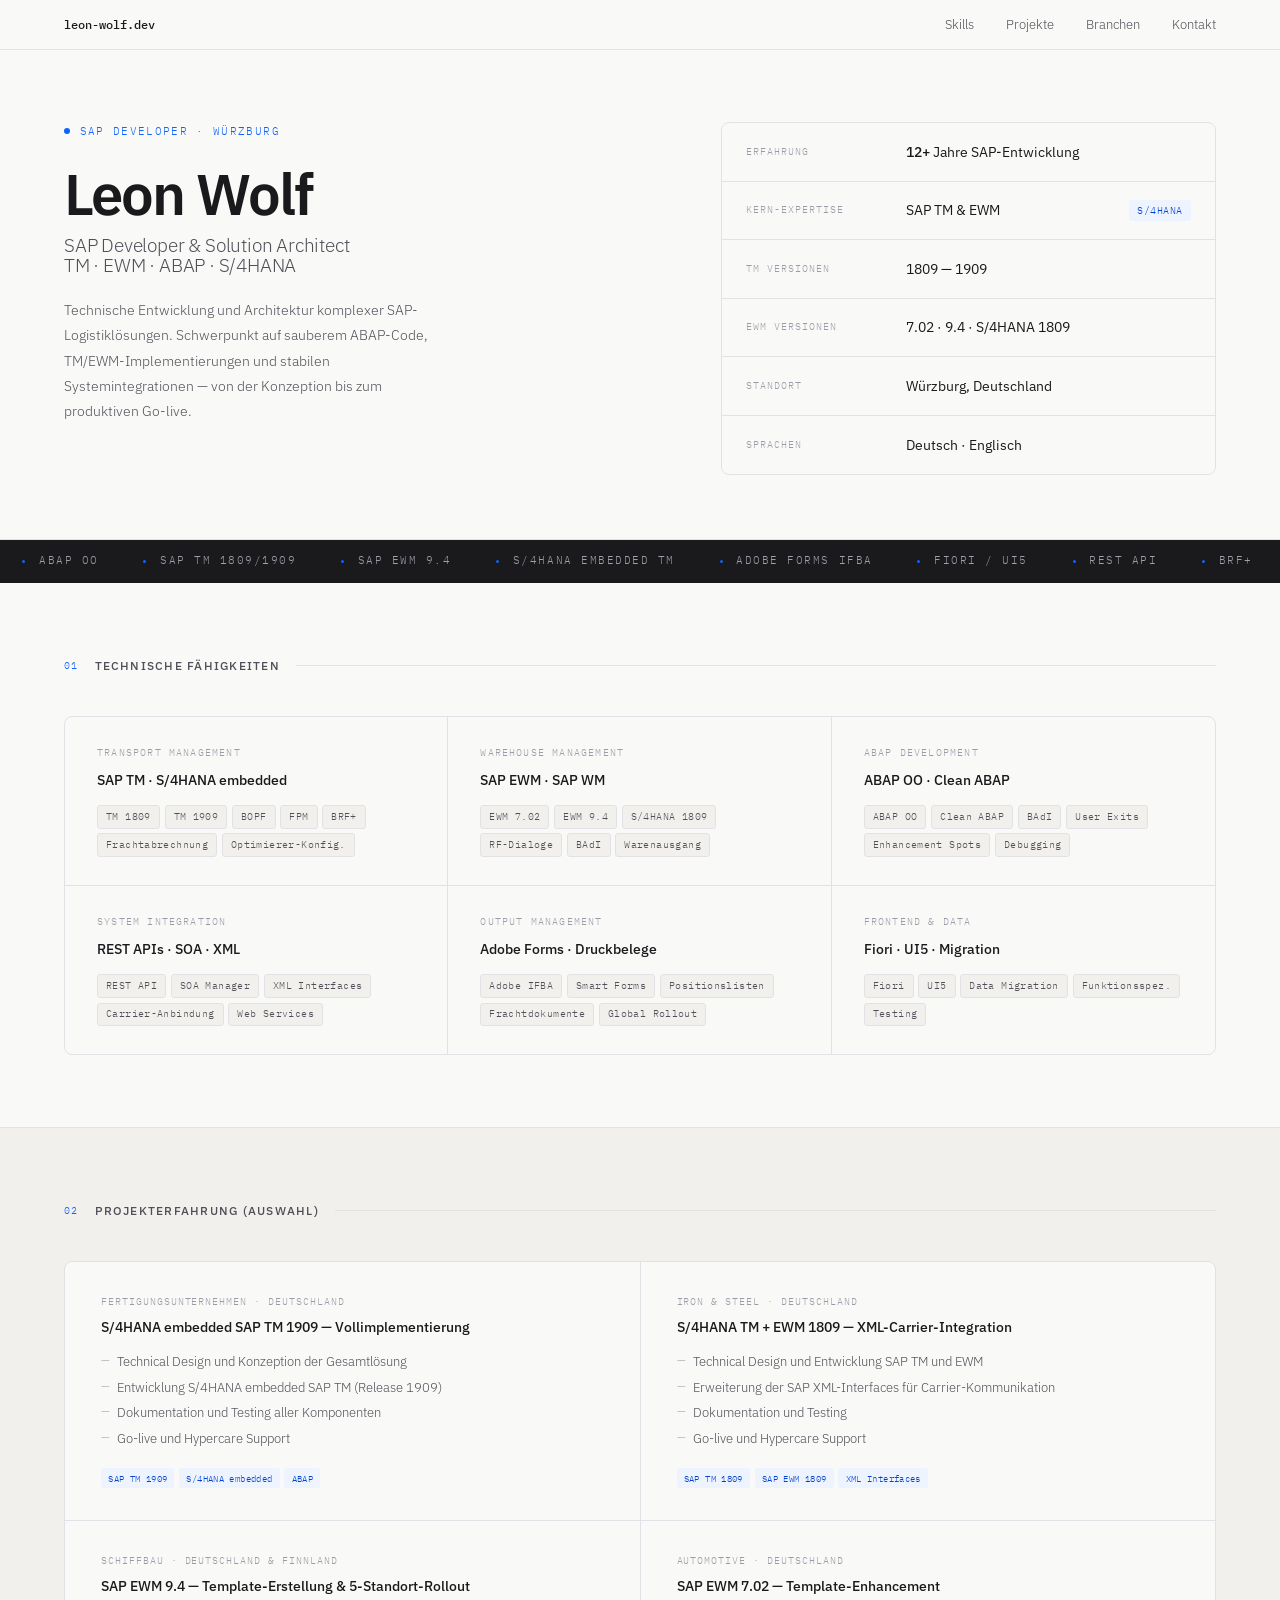
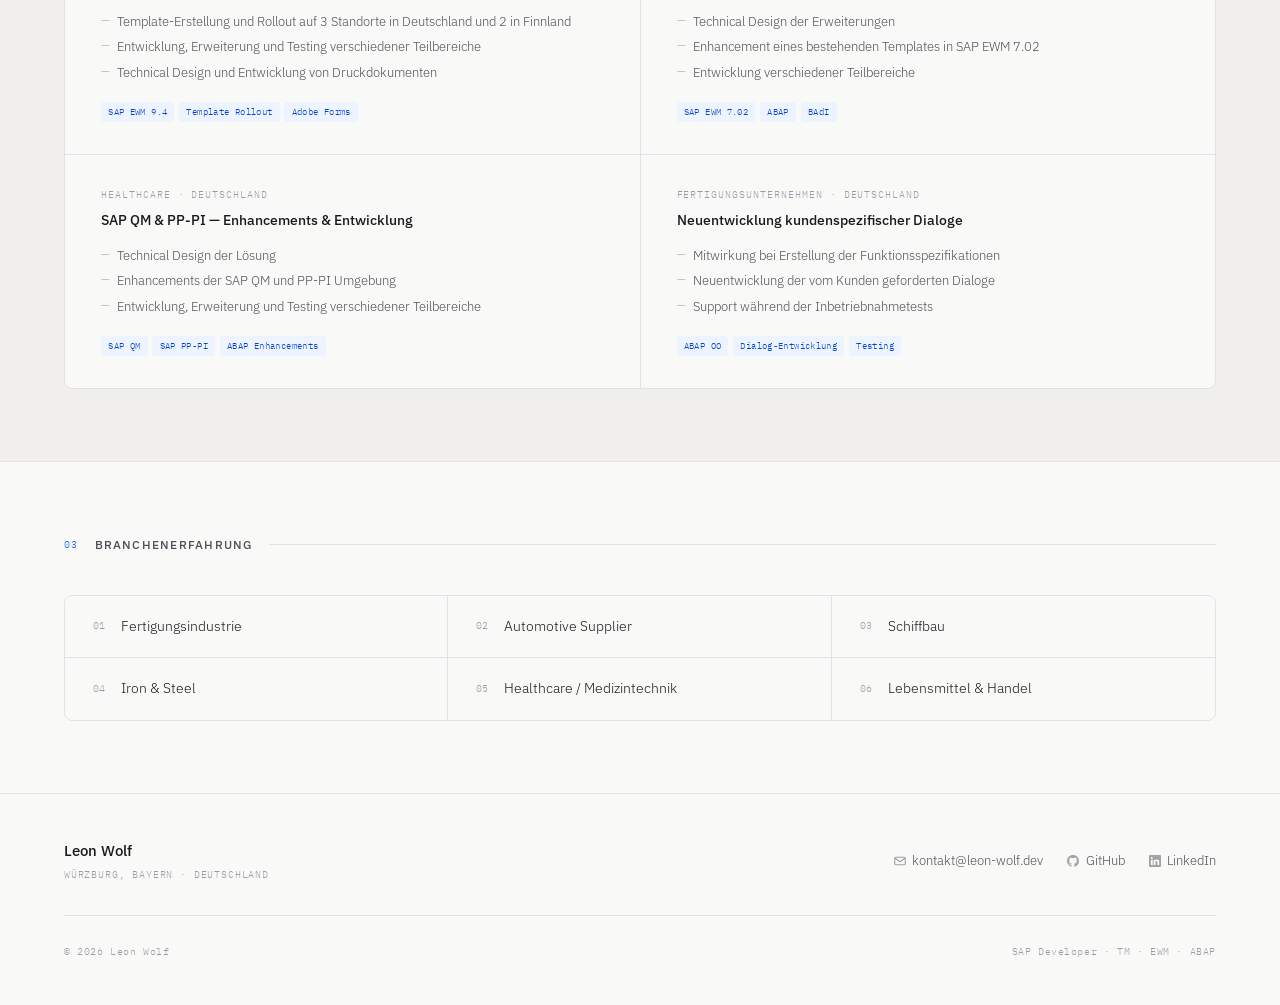
==== index.html @ 6a029d8c "Update print statement from 'Hello' to 'Goodbye'" ====
<!DOCTYPE html>
<html lang="de">
<head>
    <meta charset="UTF-8">
    <meta name="viewport" content="width=device-width, initial-scale=1.0">
    <title>Leon Wolf — SAP Developer</title>
    <link rel="preconnect" href="https://fonts.googleapis.com">
    <link rel="preconnect" href="https://fonts.gstatic.com" crossorigin>
    <link href="https://fonts.googleapis.com/css2?family=IBM+Plex+Sans:ital,wght@0,300;0,400;0,500;0,600;1,300;1,400&family=IBM+Plex+Mono:wght@400;500&display=swap" rel="stylesheet">
    <style>
        :root {
            --bg:        #F9F9F7;
            --bg-2:      #F1F0EC;
            --bg-3:      #E6E4DE;
            --ink:       #1A1A1D;
            --ink-2:     #4F4F58;
            --ink-3:     #9C9CA8;
            --accent:    #0F62FE;
            --accent-bg: #EDF3FF;
            --accent-dk: #0043CE;
            --line:      #E2E2E6;
            --sans:      'IBM Plex Sans', system-ui, sans-serif;
            --mono:      'IBM Plex Mono', 'Courier New', monospace;
        }

        *, *::before, *::after { box-sizing: border-box; margin: 0; padding: 0; }
        html { scroll-behavior: smooth; }

        body {
            background: var(--bg);
            color: var(--ink);
            font-family: var(--sans);
            font-weight: 300;
            font-size: 15px;
            line-height: 1.65;
            overflow-x: hidden;
        }

        /* NAV */
        header {
            position: sticky; top: 0; z-index: 100;
            background: rgba(249,249,247,0.94);
            backdrop-filter: blur(12px);
            border-bottom: 1px solid var(--line);
            padding: 0 5vw; height: 50px;
            display: flex; align-items: center; justify-content: space-between;
        }
        .nav-name { font-family: var(--mono); font-size: 0.78rem; font-weight: 500; color: var(--ink); }
        .nav-links { display: flex; gap: 2rem; list-style: none; }
        .nav-links a { font-size: 0.8rem; color: var(--ink-2); text-decoration: none; transition: color 0.15s; }
        .nav-links a:hover { color: var(--accent); }

        /* HERO */
        .hero {
            padding: 4.5rem 5vw 4rem;
            border-bottom: 1px solid var(--line);
            display: grid;
            grid-template-columns: 1.2fr 1fr;
            gap: 4rem; align-items: start;
        }
        .hero-kicker {
            font-family: var(--mono); font-size: 0.7rem;
            letter-spacing: 0.12em; text-transform: uppercase;
            color: var(--accent); margin-bottom: 1.5rem;
            display: flex; align-items: center; gap: 0.6rem;
        }
        .hero-kicker::before {
            content: ''; display: inline-block;
            width: 6px; height: 6px; border-radius: 50%; background: var(--accent);
        }
        h1 {
            font-size: clamp(2.6rem, 4.5vw, 3.8rem);
            font-weight: 600; line-height: 1.05;
            letter-spacing: -0.035em; color: var(--ink); margin-bottom: 1.4rem;
        }
        h1 .role {
            display: block;
            font-size: clamp(1rem, 1.6vw, 1.2rem);
            font-weight: 300; letter-spacing: -0.01em;
            color: var(--ink-2); margin-top: 0.6rem;
        }
        .hero-intro {
            font-size: 0.9rem; color: var(--ink-2);
            line-height: 1.75; max-width: 46ch;
        }

        /* HERO STATS TABLE */
        .hero-right {
            display: flex; flex-direction: column;
            border: 1px solid var(--line); border-radius: 8px;
            overflow: hidden; background: var(--bg);
        }
        .stat-row {
            display: flex; align-items: center;
            padding: 1.1rem 1.5rem;
            border-bottom: 1px solid var(--line); gap: 1rem;
        }
        .stat-row:last-child { border-bottom: none; }
        .stat-key {
            font-family: var(--mono); font-size: 0.62rem;
            letter-spacing: 0.1em; text-transform: uppercase;
            color: var(--ink-3); width: 9rem; flex-shrink: 0;
        }
        .stat-val { font-size: 0.85rem; color: var(--ink); font-weight: 400; }
        .stat-val strong { font-weight: 500; }
        .stat-badge {
            margin-left: auto;
            font-family: var(--mono); font-size: 0.6rem; letter-spacing: 0.06em;
            background: var(--accent-bg); color: var(--accent-dk);
            padding: 0.15rem 0.5rem; border-radius: 3px;
        }

        /* MARQUEE */
        .marquee-outer { background: var(--ink); overflow: hidden; padding: 0.8rem 0; }
        .marquee-inner { display: flex; width: max-content; }
        .marquee-inner.running { animation: scroll-m linear infinite; }
        @keyframes scroll-m { from { transform: translateX(0); } to { transform: translateX(var(--ms)); } }
        .marquee-set { display: flex; align-items: center; flex-shrink: 0; }
        .marquee-item {
            display: flex; align-items: center; gap: 0.85rem;
            padding: 0 1.4rem; font-family: var(--mono);
            font-size: 0.68rem; letter-spacing: 0.14em;
            text-transform: uppercase; color: #9F9FAD;
            white-space: nowrap; user-select: none;
        }
        .marquee-dot { width: 3px; height: 3px; border-radius: 50%; background: var(--accent); flex-shrink: 0; }

        /* SECTIONS */
        .section { padding: 4.5rem 5vw; }
        .section + .section { border-top: 1px solid var(--line); }
        .sec-hd { display: flex; align-items: center; gap: 1rem; margin-bottom: 2.5rem; }
        .sec-num { font-family: var(--mono); font-size: 0.65rem; letter-spacing: 0.12em; color: var(--accent); }
        .sec-title { font-size: 0.78rem; font-weight: 500; letter-spacing: 0.1em; text-transform: uppercase; color: var(--ink-2); }
        .sec-line { flex: 1; height: 1px; background: var(--line); }

        /* SKILL GRID */
        .skill-grid {
            display: grid; grid-template-columns: repeat(3, 1fr);
            gap: 0; border: 1px solid var(--line); border-radius: 8px; overflow: hidden;
        }
        .skill-card {
            padding: 1.75rem 2rem;
            border-right: 1px solid var(--line); border-bottom: 1px solid var(--line);
            transition: background 0.2s;
        }
        .skill-card:nth-child(3n) { border-right: none; }
        .skill-card:nth-last-child(-n+3) { border-bottom: none; }
        .skill-card:hover { background: var(--bg-2); }
        .sk-area { font-family: var(--mono); font-size: 0.62rem; letter-spacing: 0.12em; text-transform: uppercase; color: var(--ink-3); margin-bottom: 0.6rem; }
        .sk-title { font-size: 0.88rem; font-weight: 500; color: var(--ink); margin-bottom: 1rem; line-height: 1.3; }
        .pill-row { display: flex; flex-wrap: wrap; gap: 0.3rem; }
        .pill {
            font-family: var(--mono); font-size: 0.6rem; letter-spacing: 0.04em;
            background: var(--bg-2); color: var(--ink-2);
            padding: 0.18rem 0.5rem; border-radius: 3px; border: 1px solid var(--line);
        }

        /* PROJECTS */
        .projects-bg { background: var(--bg-2); }
        .projects-grid {
            display: grid; grid-template-columns: 1fr 1fr;
            gap: 1px; background: var(--line);
            border: 1px solid var(--line); border-radius: 8px; overflow: hidden;
        }
        .proj-card { background: var(--bg); padding: 2rem 2.25rem; transition: background 0.2s; }
        .proj-card:hover { background: var(--bg-2); }
        .proj-company {
            font-family: var(--mono); font-size: 0.6rem;
            letter-spacing: 0.1em; text-transform: uppercase;
            color: var(--ink-3); margin-bottom: 0.45rem;
        }
        .proj-title { font-size: 0.9rem; font-weight: 500; color: var(--ink); margin-bottom: 1rem; line-height: 1.35; }
        .proj-tasks { list-style: none; display: flex; flex-direction: column; gap: 0.4rem; margin-bottom: 1.25rem; }
        .proj-tasks li { font-size: 0.8rem; color: var(--ink-2); padding-left: 1rem; position: relative; line-height: 1.5; }
        .proj-tasks li::before { content: '—'; position: absolute; left: 0; color: var(--ink-3); font-size: 0.7rem; }
        .proj-pills { display: flex; flex-wrap: wrap; gap: 0.3rem; }
        .proj-pill {
            font-family: var(--mono); font-size: 0.58rem; letter-spacing: 0.04em;
            background: var(--accent-bg); color: var(--accent-dk);
            padding: 0.15rem 0.45rem; border-radius: 3px;
        }

        /* INDUSTRIES */
        .ind-row {
            display: grid; grid-template-columns: repeat(3, 1fr);
            gap: 0; border: 1px solid var(--line); border-radius: 8px; overflow: hidden;
        }
        .ind-cell {
            display: flex; align-items: center; gap: 1rem;
            padding: 1.2rem 1.75rem;
            border-right: 1px solid var(--line); border-bottom: 1px solid var(--line);
            transition: background 0.2s;
        }
        .ind-cell:nth-child(3n) { border-right: none; }
        .ind-cell:nth-last-child(-n+3) { border-bottom: none; }
        .ind-cell:hover { background: var(--bg-2); }
        .ind-num { font-family: var(--mono); font-size: 0.62rem; color: var(--ink-3); }
        .ind-name { font-size: 0.88rem; color: var(--ink); }

        /* FOOTER */
        footer {
            padding: 2.75rem 5vw; border-top: 1px solid var(--line);
            display: grid; grid-template-columns: 1fr auto; align-items: center; gap: 2rem;
        }
        .ft-name { font-size: 0.95rem; font-weight: 500; color: var(--ink); }
        .ft-loc { font-family: var(--mono); font-size: 0.65rem; letter-spacing: 0.08em; text-transform: uppercase; color: var(--ink-3); margin-top: 0.2rem; }
        .ft-links { display: flex; gap: 1.5rem; }
        .ft-links a { font-size: 0.8rem; color: var(--ink-2); text-decoration: none; display: flex; align-items: center; gap: 0.4rem; transition: color 0.15s; }
        .ft-links a:hover { color: var(--accent); }
        .ft-links svg { width: 12px; height: 12px; opacity: 0.5; }
        .ft-bottom {
            grid-column: 1/-1; padding-top: 1.75rem; border-top: 1px solid var(--line);
            display: flex; justify-content: space-between;
            font-family: var(--mono); font-size: 0.62rem; letter-spacing: 0.06em; color: var(--ink-3);
        }

        /* RESPONSIVE */
        @media (max-width: 960px) {
            .hero { grid-template-columns: 1fr; gap: 2.5rem; }
            .skill-grid { grid-template-columns: 1fr 1fr; }
            .skill-card:nth-child(3n) { border-right: 1px solid var(--line); }
            .skill-card:nth-child(2n) { border-right: none; }
            .skill-card:nth-last-child(-n+3) { border-bottom: 1px solid var(--line); }
            .skill-card:nth-last-child(-n+2) { border-bottom: none; }
            .projects-grid { grid-template-columns: 1fr; }
            .ind-row { grid-template-columns: 1fr 1fr; }
            .ind-cell:nth-child(3n) { border-right: 1px solid var(--line); }
            .ind-cell:nth-child(2n) { border-right: none; }
            .ind-cell:nth-last-child(-n+3) { border-bottom: 1px solid var(--line); }
            .ind-cell:nth-last-child(-n+2) { border-bottom: none; }
            footer { grid-template-columns: 1fr; }
            .ft-links { flex-wrap: wrap; }
        }
        @media (max-width: 600px) {
            .nav-links { display: none; }
            .skill-grid { grid-template-columns: 1fr; }
            .skill-card { border-right: none !important; border-bottom: 1px solid var(--line) !important; }
            .skill-card:last-child { border-bottom: none !important; }
            .ind-row { grid-template-columns: 1fr; }
            .ind-cell { border-right: none !important; border-bottom: 1px solid var(--line) !important; }
            .ind-cell:last-child { border-bottom: none !important; }
        }

        [data-r] { opacity: 0; transform: translateY(14px); }
        [data-r].on { animation: ru 0.55s cubic-bezier(0.22,1,0.36,1) forwards; }
        @keyframes ru { to { opacity:1; transform:none; } }
    </style>
</head>
<body>

<header>
    <span class="nav-name">leon-wolf.dev</span>
    <ul class="nav-links">
        <li><a href="#skills">Skills</a></li>
        <li><a href="#projekte">Projekte</a></li>
        <li><a href="#branchen">Branchen</a></li>
        <li><a href="mailto:kontakt@leon-wolf.dev">Kontakt</a></li>
    </ul>
</header>

<section class="hero" data-r>
    <div>
        <div class="hero-kicker">SAP Developer · Würzburg</div>
        <h1>
            Leon Wolf
            <span class="role">SAP Developer &amp; Solution Architect<br>TM · EWM · ABAP · S/4HANA</span>
        </h1>
        <p class="hero-intro">
            Technische Entwicklung und Architektur komplexer SAP-Logistiklösungen. Schwerpunkt auf sauberem ABAP-Code, TM/EWM-Implementierungen und stabilen Systemintegrationen — von der Konzeption bis zum produktiven Go-live.
        </p>
    </div>

    <div class="hero-right">
        <div class="stat-row">
            <span class="stat-key">Erfahrung</span>
            <span class="stat-val"><strong>12+</strong> Jahre SAP-Entwicklung</span>
        </div>
        <div class="stat-row">
            <span class="stat-key">Kern-Expertise</span>
            <span class="stat-val">SAP TM &amp; EWM</span>
            <span class="stat-badge">S/4HANA</span>
        </div>
        <div class="stat-row">
            <span class="stat-key">TM Versionen</span>
            <span class="stat-val">1809 — 1909</span>
        </div>
        <div class="stat-row">
            <span class="stat-key">EWM Versionen</span>
            <span class="stat-val">7.02 · 9.4 · S/4HANA 1809</span>
        </div>
        <div class="stat-row">
            <span class="stat-key">Standort</span>
            <span class="stat-val">Würzburg, Deutschland</span>
        </div>
        <div class="stat-row">
            <span class="stat-key">Sprachen</span>
            <span class="stat-val">Deutsch · Englisch</span>
        </div>
    </div>
</section>

<div class="marquee-outer" aria-hidden="true">
    <div class="marquee-inner" id="mq">
        <div class="marquee-set" id="mq-set">
            <div class="marquee-item"><span class="marquee-dot"></span>ABAP OO</div>
            <div class="marquee-item"><span class="marquee-dot"></span>SAP TM 1809/1909</div>
            <div class="marquee-item"><span class="marquee-dot"></span>SAP EWM 9.4</div>
            <div class="marquee-item"><span class="marquee-dot"></span>S/4HANA embedded TM</div>
            <div class="marquee-item"><span class="marquee-dot"></span>Adobe Forms IFBA</div>
            <div class="marquee-item"><span class="marquee-dot"></span>Fiori / UI5</div>
            <div class="marquee-item"><span class="marquee-dot"></span>REST API</div>
            <div class="marquee-item"><span class="marquee-dot"></span>BRF+</div>
            <div class="marquee-item"><span class="marquee-dot"></span>BOPF</div>
            <div class="marquee-item"><span class="marquee-dot"></span>FPM</div>
            <div class="marquee-item"><span class="marquee-dot"></span>BAdI</div>
            <div class="marquee-item"><span class="marquee-dot"></span>SOA Manager</div>
            <div class="marquee-item"><span class="marquee-dot"></span>Data Migration</div>
            <div class="marquee-item"><span class="marquee-dot"></span>XML Interfaces</div>
            <div class="marquee-item"><span class="marquee-dot"></span>RF-Dialoge</div>
            <div class="marquee-item"><span class="marquee-dot"></span>Clean ABAP</div>
        </div>
    </div>
</div>

<section class="section" id="skills">
    <div class="sec-hd" data-r>
        <span class="sec-num">01</span>
        <span class="sec-title">Technische Fähigkeiten</span>
        <span class="sec-line"></span>
    </div>
    <div class="skill-grid" data-r>
        <div class="skill-card">
            <div class="sk-area">Transport Management</div>
            <div class="sk-title">SAP TM · S/4HANA embedded</div>
            <div class="pill-row">
                <span class="pill">TM 1809</span><span class="pill">TM 1909</span>
                <span class="pill">BOPF</span><span class="pill">FPM</span><span class="pill">BRF+</span>
                <span class="pill">Frachtabrechnung</span><span class="pill">Optimierer-Konfig.</span>
            </div>
        </div>
        <div class="skill-card">
            <div class="sk-area">Warehouse Management</div>
            <div class="sk-title">SAP EWM · SAP WM</div>
            <div class="pill-row">
                <span class="pill">EWM 7.02</span><span class="pill">EWM 9.4</span>
                <span class="pill">S/4HANA 1809</span><span class="pill">RF-Dialoge</span>
                <span class="pill">BAdI</span><span class="pill">Warenausgang</span>
            </div>
        </div>
        <div class="skill-card">
            <div class="sk-area">ABAP Development</div>
            <div class="sk-title">ABAP OO · Clean ABAP</div>
            <div class="pill-row">
                <span class="pill">ABAP OO</span><span class="pill">Clean ABAP</span>
                <span class="pill">BAdI</span><span class="pill">User Exits</span>
                <span class="pill">Enhancement Spots</span><span class="pill">Debugging</span>
            </div>
        </div>
        <div class="skill-card">
            <div class="sk-area">System Integration</div>
            <div class="sk-title">REST APIs · SOA · XML</div>
            <div class="pill-row">
                <span class="pill">REST API</span><span class="pill">SOA Manager</span>
                <span class="pill">XML Interfaces</span><span class="pill">Carrier-Anbindung</span>
                <span class="pill">Web Services</span>
            </div>
        </div>
        <div class="skill-card">
            <div class="sk-area">Output Management</div>
            <div class="sk-title">Adobe Forms · Druckbelege</div>
            <div class="pill-row">
                <span class="pill">Adobe IFBA</span><span class="pill">Smart Forms</span>
                <span class="pill">Positionslisten</span><span class="pill">Frachtdokumente</span>
                <span class="pill">Global Rollout</span>
            </div>
        </div>
        <div class="skill-card">
            <div class="sk-area">Frontend &amp; Data</div>
            <div class="sk-title">Fiori · UI5 · Migration</div>
            <div class="pill-row">
                <span class="pill">Fiori</span><span class="pill">UI5</span>
                <span class="pill">Data Migration</span><span class="pill">Funktionsspez.</span>
                <span class="pill">Testing</span>
            </div>
        </div>
    </div>
</section>

<section class="section projects-bg" id="projekte">
    <div class="sec-hd" data-r>
        <span class="sec-num">02</span>
        <span class="sec-title">Projekterfahrung (Auswahl)</span>
        <span class="sec-line"></span>
    </div>
    <div class="projects-grid" data-r>

        <div class="proj-card">
            <div class="proj-company">Fertigungsunternehmen · Deutschland</div>
            <div class="proj-title">S/4HANA embedded SAP TM 1909 — Vollimplementierung</div>
            <ul class="proj-tasks">
                <li>Technical Design und Konzeption der Gesamtlösung</li>
                <li>Entwicklung S/4HANA embedded SAP TM (Release 1909)</li>
                <li>Dokumentation und Testing aller Komponenten</li>
                <li>Go-live und Hypercare Support</li>
            </ul>
            <div class="proj-pills">
                <span class="proj-pill">SAP TM 1909</span>
                <span class="proj-pill">S/4HANA embedded</span>
                <span class="proj-pill">ABAP</span>
            </div>
        </div>

        <div class="proj-card">
            <div class="proj-company">Iron &amp; Steel · Deutschland</div>
            <div class="proj-title">S/4HANA TM + EWM 1809 — XML-Carrier-Integration</div>
            <ul class="proj-tasks">
                <li>Technical Design und Entwicklung SAP TM und EWM</li>
                <li>Erweiterung der SAP XML-Interfaces für Carrier-Kommunikation</li>
                <li>Dokumentation und Testing</li>
                <li>Go-live und Hypercare Support</li>
            </ul>
            <div class="proj-pills">
                <span class="proj-pill">SAP TM 1809</span>
                <span class="proj-pill">SAP EWM 1809</span>
                <span class="proj-pill">XML Interfaces</span>
            </div>
        </div>

        <div class="proj-card">
            <div class="proj-company">Schiffbau · Deutschland &amp; Finnland</div>
            <div class="proj-title">SAP EWM 9.4 — Template-Erstellung &amp; 5-Standort-Rollout</div>
            <ul class="proj-tasks">
                <li>Template-Erstellung und Rollout auf 3 Standorte in Deutschland und 2 in Finnland</li>
                <li>Entwicklung, Erweiterung und Testing verschiedener Teilbereiche</li>
                <li>Technical Design und Entwicklung von Druckdokumenten</li>
            </ul>
            <div class="proj-pills">
                <span class="proj-pill">SAP EWM 9.4</span>
                <span class="proj-pill">Template Rollout</span>
                <span class="proj-pill">Adobe Forms</span>
            </div>
        </div>

        <div class="proj-card">
            <div class="proj-company">Automotive · Deutschland</div>
            <div class="proj-title">SAP EWM 7.02 — Template-Enhancement</div>
            <ul class="proj-tasks">
                <li>Technical Design der Erweiterungen</li>
                <li>Enhancement eines bestehenden Templates in SAP EWM 7.02</li>
                <li>Entwicklung verschiedener Teilbereiche</li>
            </ul>
            <div class="proj-pills">
                <span class="proj-pill">SAP EWM 7.02</span>
                <span class="proj-pill">ABAP</span>
                <span class="proj-pill">BAdI</span>
            </div>
        </div>

        <div class="proj-card">
            <div class="proj-company">Healthcare · Deutschland</div>
            <div class="proj-title">SAP QM &amp; PP-PI — Enhancements &amp; Entwicklung</div>
            <ul class="proj-tasks">
                <li>Technical Design der Lösung</li>
                <li>Enhancements der SAP QM und PP-PI Umgebung</li>
                <li>Entwicklung, Erweiterung und Testing verschiedener Teilbereiche</li>
            </ul>
            <div class="proj-pills">
                <span class="proj-pill">SAP QM</span>
                <span class="proj-pill">SAP PP-PI</span>
                <span class="proj-pill">ABAP Enhancements</span>
            </div>
        </div>

        <div class="proj-card">
            <div class="proj-company">Fertigungsunternehmen · Deutschland</div>
            <div class="proj-title">Neuentwicklung kundenspezifischer Dialoge</div>
            <ul class="proj-tasks">
                <li>Mitwirkung bei Erstellung der Funktionsspezifikationen</li>
                <li>Neuentwicklung der vom Kunden geforderten Dialoge</li>
                <li>Support während der Inbetriebnahmetests</li>
            </ul>
            <div class="proj-pills">
                <span class="proj-pill">ABAP OO</span>
                <span class="proj-pill">Dialog-Entwicklung</span>
                <span class="proj-pill">Testing</span>
            </div>
        </div>

    </div>
</section>

<section class="section" id="branchen">
    <div class="sec-hd" data-r>
        <span class="sec-num">03</span>
        <span class="sec-title">Branchenerfahrung</span>
        <span class="sec-line"></span>
    </div>
    <div class="ind-row" data-r>
        <div class="ind-cell"><span class="ind-num">01</span><span class="ind-name">Fertigungsindustrie</span></div>
        <div class="ind-cell"><span class="ind-num">02</span><span class="ind-name">Automotive Supplier</span></div>
        <div class="ind-cell"><span class="ind-num">03</span><span class="ind-name">Schiffbau</span></div>
        <div class="ind-cell"><span class="ind-num">04</span><span class="ind-name">Iron &amp; Steel</span></div>
        <div class="ind-cell"><span class="ind-num">05</span><span class="ind-name">Healthcare / Medizintechnik</span></div>
        <div class="ind-cell"><span class="ind-num">06</span><span class="ind-name">Lebensmittel &amp; Handel</span></div>
    </div>
</section>

<footer>
    <div>
        <div class="ft-name">Leon Wolf</div>
        <div class="ft-loc">Würzburg, Bayern · Deutschland</div>
    </div>
    <div class="ft-links">
        <a href="mailto:kontakt@leon-wolf.dev">
            <svg viewBox="0 0 16 16" fill="none" stroke="currentColor" stroke-width="1.5"><rect x="1" y="3" width="14" height="10" rx="1.5"/><path d="M1 4l7 5 7-5"/></svg>
            kontakt@leon-wolf.dev
        </a>
        <a href="https://github.com/TheWolf56" target="_blank" rel="noopener">
            <svg viewBox="0 0 16 16" fill="currentColor"><path d="M8 0C3.58 0 0 3.58 0 8c0 3.54 2.29 6.53 5.47 7.59.4.07.55-.17.55-.38 0-.19-.01-.82-.01-1.49-2.01.37-2.53-.49-2.69-.94-.09-.23-.48-.94-.82-1.13-.28-.15-.68-.52-.01-.53.63-.01 1.08.58 1.23.82.72 1.21 1.87.87 2.33.66.07-.52.28-.87.51-1.07-1.78-.2-3.64-.89-3.64-3.95 0-.87.31-1.59.82-2.15-.08-.2-.36-1.02.08-2.12 0 0 .67-.21 2.2.82.64-.18 1.32-.27 2-.27.68 0 1.36.09 2 .27 1.53-1.04 2.2-.82 2.2-.82.44 1.1.16 1.92.08 2.12.51.56.82 1.27.82 2.15 0 3.07-1.87 3.75-3.65 3.95.29.25.54.73.54 1.48 0 1.07-.01 1.93-.01 2.2 0 .21.15.46.55.38A8.013 8.013 0 0016 8c0-4.42-3.58-8-8-8z"/></svg>
            GitHub
        </a>
        <a href="https://www.linkedin.com/in/leonwolf1/" target="_blank" rel="noopener">
            <svg viewBox="0 0 16 16" fill="currentColor"><path d="M0 1.146C0 .513.526 0 1.175 0h13.65C15.474 0 16 .513 16 1.146v13.708c0 .633-.526 1.146-1.175 1.146H1.175C.526 16 0 15.487 0 14.854V1.146zm4.943 12.248V6.169H2.542v7.225h2.401zm-1.2-8.212c.837 0 1.358-.554 1.358-1.248-.015-.709-.52-1.248-1.342-1.248-.822 0-1.359.54-1.359 1.248 0 .694.521 1.248 1.327 1.248h.016zm4.908 8.212V9.359c0-.216.016-.432.08-.586.173-.431.568-.878 1.232-.878.869 0 1.216.662 1.216 1.634v3.865h2.401V9.25c0-2.22-1.184-3.252-2.764-3.252-1.274 0-1.845.7-2.165 1.193v.025h-.016a5.54 5.54 0 0 1 .016-.025V6.169h-2.4c.03.678 0 7.225 0 7.225h2.4z"/></svg>
            LinkedIn
        </a>
    </div>
    <div class="ft-bottom">
        <span>© 2026 Leon Wolf</span>
        <span>SAP Developer · TM · EWM · ABAP</span>
    </div>
</footer>

<script>
(function(){
    var inner = document.getElementById('mq');
    var set   = document.getElementById('mq-set');
    if (!inner || !set) return;
    document.fonts.ready.then(function(){
        var w = set.getBoundingClientRect().width;
        var n = Math.ceil((window.innerWidth * 3) / w) + 1;
        for (var i = 0; i < n; i++) inner.appendChild(set.cloneNode(true));
        inner.style.setProperty('--ms', '-' + w + 'px');
        inner.style.animationDuration = (w / 60) + 's';
        inner.classList.add('running');
    });
})();

(function(){
    var els = document.querySelectorAll('[data-r]');
    if (!('IntersectionObserver' in window)){
        els.forEach(function(e){ e.style.opacity=1; e.style.transform='none'; });
        return;
    }
    var obs = new IntersectionObserver(function(entries){
        entries.forEach(function(en){
            if(en.isIntersecting){ en.target.classList.add('on'); obs.unobserve(en.target); }
        });
    }, {threshold: 0.06});
    els.forEach(function(e){ obs.observe(e); });
})();
</script>
</body>
</html>
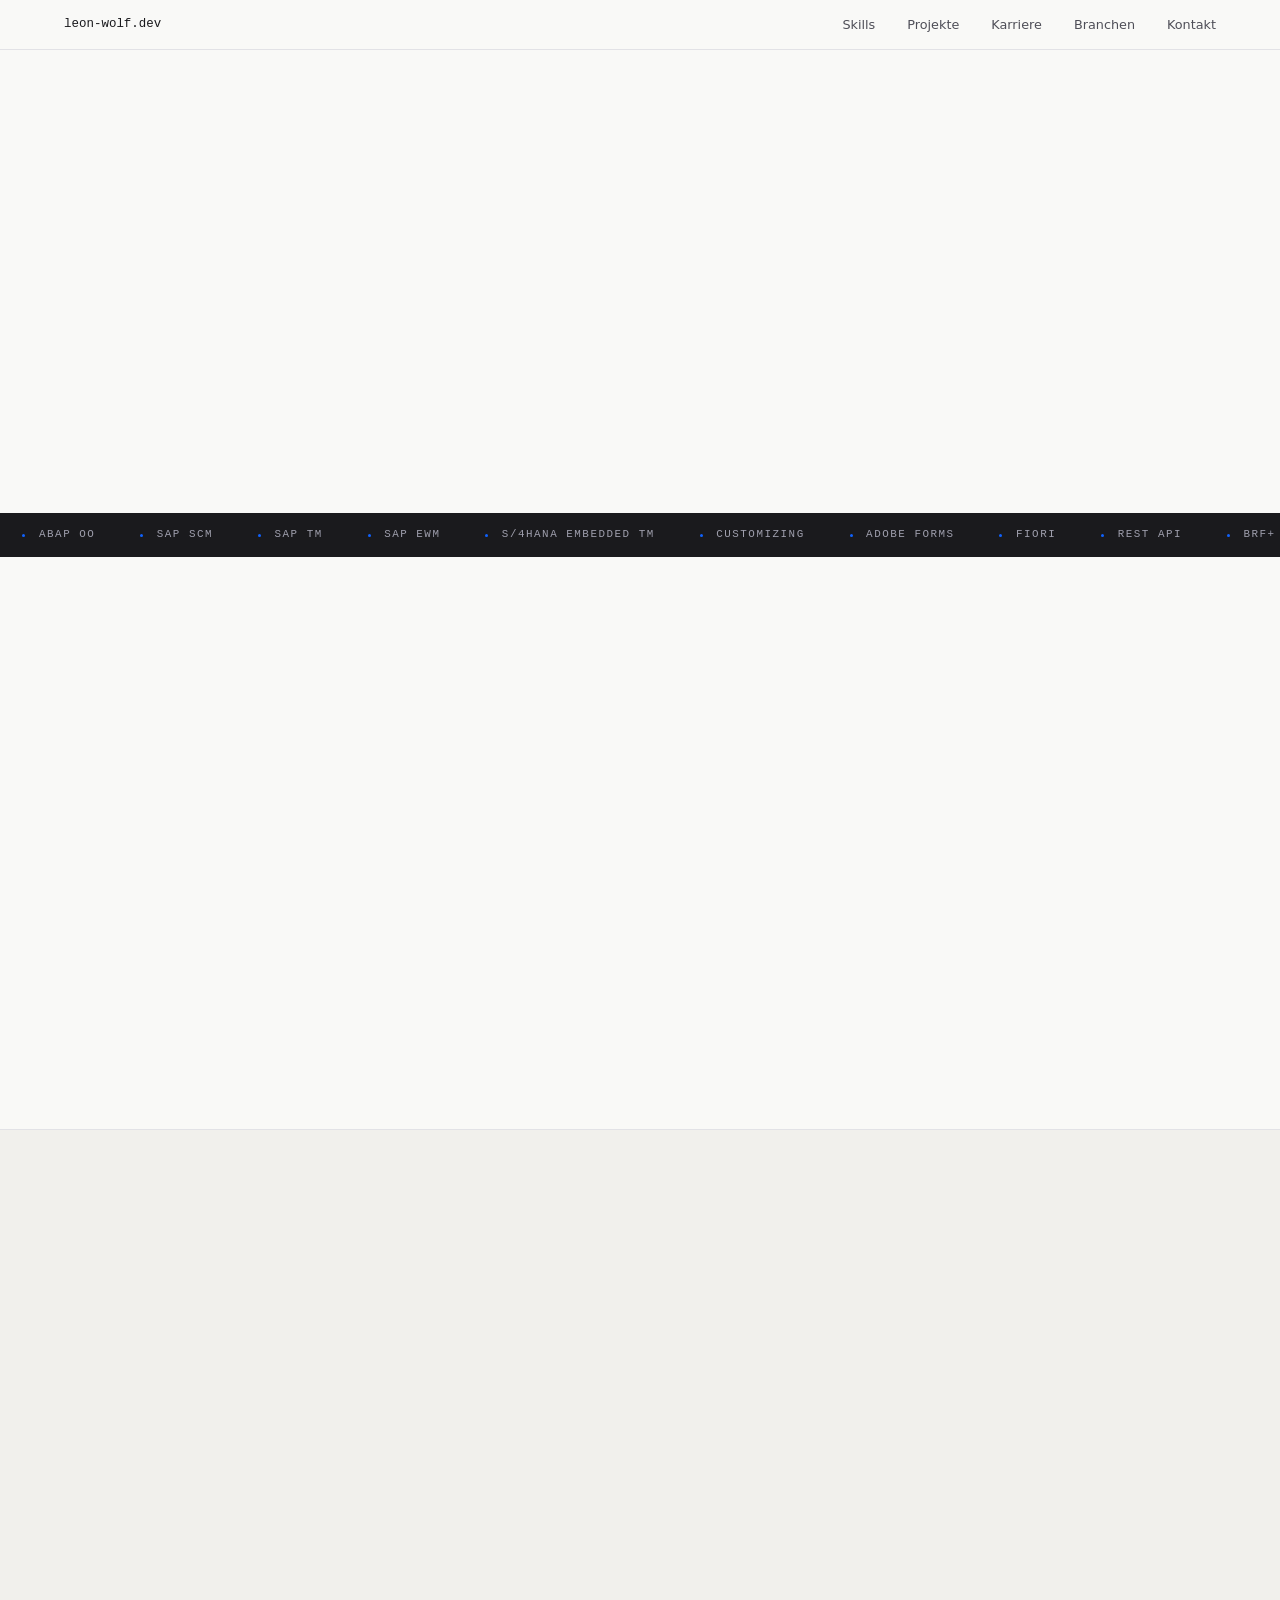
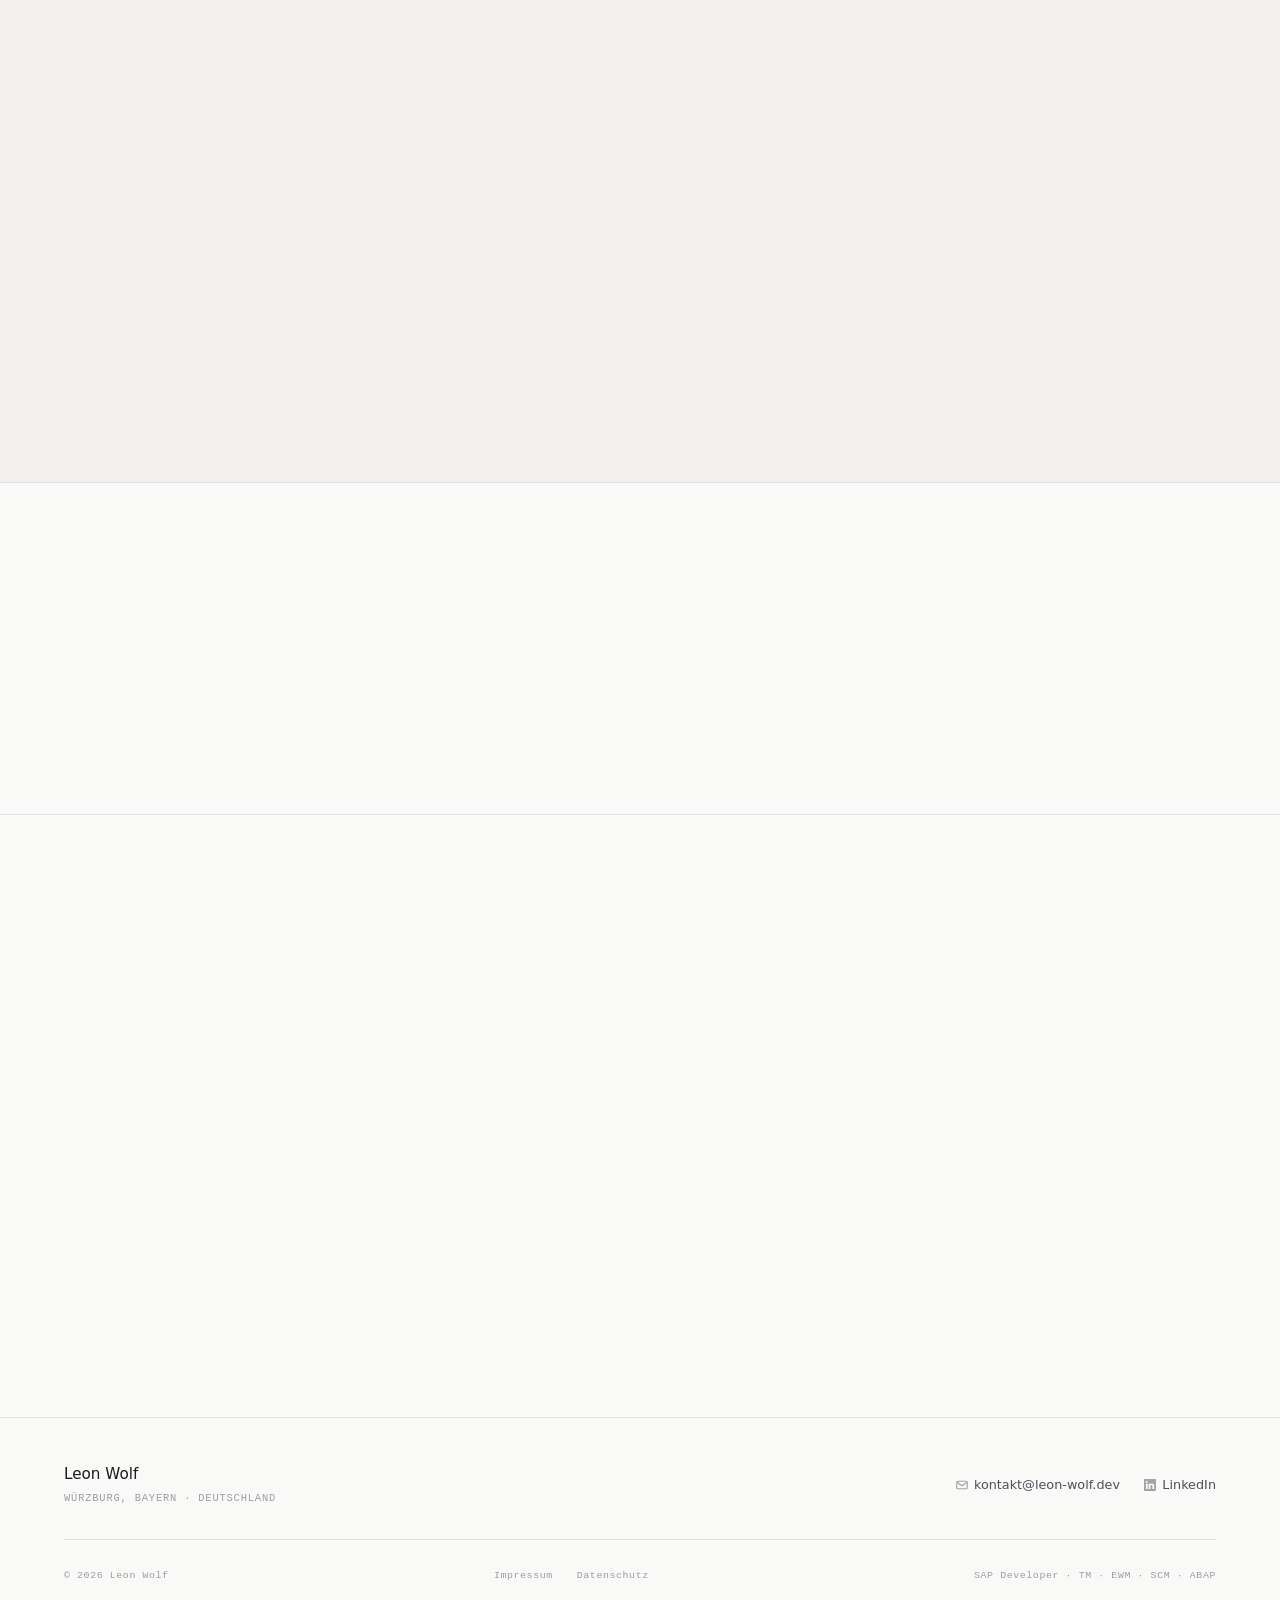
==== commit 16808c85: "Update index.html" ====
--- a/index.html
+++ b/index.html
@@ -4,10 +4,47 @@
     <meta charset="UTF-8">
     <meta name="viewport" content="width=device-width, initial-scale=1.0">
     <title>Leon Wolf — SAP Developer</title>
-    <link rel="preconnect" href="https://fonts.googleapis.com">
-    <link rel="preconnect" href="https://fonts.gstatic.com" crossorigin>
-    <link href="https://fonts.googleapis.com/css2?family=IBM+Plex+Sans:ital,wght@0,300;0,400;0,500;0,600;1,300;1,400&family=IBM+Plex+Mono:wght@400;500&display=swap" rel="stylesheet">
+    <meta name="description" content="Freelance SAP Developer & Solution Architect aus Würzburg. 10+ Jahre Erfahrung in SAP TM, EWM, ABAP und S/4HANA.">
+    <link rel="icon" href="data:image/svg+xml,<svg xmlns=%22http://www.w3.org/2000/svg%22 viewBox=%220 0 100 100%22><text y=%22.9em%22 font-size=%2290%22>💻</text></svg>">
+
     <style>
+        @font-face {
+            font-family: 'IBM Plex Sans';
+            font-style: normal;
+            font-weight: 300;
+            src: url('fonts/ibm-plex-sans-v19-latin-300.woff2') format('woff2');
+        }
+        @font-face {
+            font-family: 'IBM Plex Sans';
+            font-style: normal;
+            font-weight: 400;
+            src: url('fonts/ibm-plex-sans-v19-latin-regular.woff2') format('woff2');
+        }
+        @font-face {
+            font-family: 'IBM Plex Sans';
+            font-style: normal;
+            font-weight: 500;
+            src: url('fonts/ibm-plex-sans-v19-latin-500.woff2') format('woff2');
+        }
+        @font-face {
+            font-family: 'IBM Plex Sans';
+            font-style: normal;
+            font-weight: 600;
+            src: url('fonts/ibm-plex-sans-v19-latin-600.woff2') format('woff2');
+        }
+        @font-face {
+            font-family: 'IBM Plex Mono';
+            font-style: normal;
+            font-weight: 400;
+            src: url('fonts/ibm-plex-mono-v19-latin-regular.woff2') format('woff2');
+        }
+        @font-face {
+            font-family: 'IBM Plex Mono';
+            font-style: normal;
+            font-weight: 500;
+            src: url('fonts/ibm-plex-mono-v19-latin-500.woff2') format('woff2');
+        }
+
         :root {
             --bg:        #F9F9F7;
             --bg-2:      #F1F0EC;
@@ -24,7 +61,7 @@
         }
 
         *, *::before, *::after { box-sizing: border-box; margin: 0; padding: 0; }
-        html { scroll-behavior: smooth; }
+        html { scroll-behavior: smooth; scroll-padding-top: 80px; }
 
         body {
             background: var(--bg);
@@ -197,6 +234,62 @@
         .ind-num { font-family: var(--mono); font-size: 0.62rem; color: var(--ink-3); }
         .ind-name { font-size: 0.88rem; color: var(--ink); }
 
+        /* CAREER */
+        .career-list {
+            display: flex;
+            flex-direction: column;
+            gap: 0;
+            border: 1px solid var(--line);
+            border-radius: 8px;
+            overflow: hidden;
+        }
+        .career-item {
+            display: grid;
+            grid-template-columns: 14rem 1fr;
+            gap: 0;
+            border-bottom: 1px solid var(--line);
+            transition: background 0.2s;
+        }
+        .career-item:last-child { border-bottom: none; }
+        .career-item:hover { background: var(--bg-2); }
+        .career-left {
+            padding: 1.6rem 2rem;
+            border-right: 1px solid var(--line);
+            background: var(--bg-2);
+        }
+        .career-period {
+            font-family: var(--mono);
+            font-size: 0.62rem;
+            letter-spacing: 0.08em;
+            color: var(--ink-3);
+            margin-bottom: 0.3rem;
+        }
+        .career-duration {
+            font-family: var(--mono);
+            font-size: 0.68rem;
+            font-weight: 500;
+            color: var(--accent);
+        }
+        .career-right {
+            padding: 1.6rem 2rem;
+        }
+        .career-role {
+            font-size: 0.9rem;
+            font-weight: 500;
+            color: var(--ink);
+            margin-bottom: 0.25rem;
+        }
+        .career-company {
+            font-size: 0.8rem;
+            color: var(--ink-2);
+            margin-bottom: 0.7rem;
+        }
+        .career-note {
+            font-size: 0.75rem;
+            color: var(--ink-3);
+            font-style: italic;
+        }
+
         /* FOOTER */
         footer {
             padding: 2.75rem 5vw; border-top: 1px solid var(--line);
@@ -210,9 +303,12 @@
         .ft-links svg { width: 12px; height: 12px; opacity: 0.5; }
         .ft-bottom {
             grid-column: 1/-1; padding-top: 1.75rem; border-top: 1px solid var(--line);
-            display: flex; justify-content: space-between;
+            display: flex; flex-wrap: wrap; gap: 1rem; justify-content: space-between;
             font-family: var(--mono); font-size: 0.62rem; letter-spacing: 0.06em; color: var(--ink-3);
         }
+        .ft-bottom a { color: inherit; text-decoration: none; transition: color 0.15s; }
+        .ft-bottom a:hover { color: var(--accent); }
+        .legal-links { display: flex; gap: 1.5rem; }
 
         /* RESPONSIVE */
         @media (max-width: 960px) {
@@ -236,6 +332,8 @@
             .skill-grid { grid-template-columns: 1fr; }
             .skill-card { border-right: none !important; border-bottom: 1px solid var(--line) !important; }
             .skill-card:last-child { border-bottom: none !important; }
+            .career-item { grid-template-columns: 1fr; }
+            .career-left { border-right: none; border-bottom: 1px solid var(--line); }
             .ind-row { grid-template-columns: 1fr; }
             .ind-cell { border-right: none !important; border-bottom: 1px solid var(--line) !important; }
             .ind-cell:last-child { border-bottom: none !important; }
@@ -244,6 +342,19 @@
         [data-r] { opacity: 0; transform: translateY(14px); }
         [data-r].on { animation: ru 0.55s cubic-bezier(0.22,1,0.36,1) forwards; }
         @keyframes ru { to { opacity:1; transform:none; } }
+
+        /* BARRIEREFREIHEIT */
+        @media (prefers-reduced-motion: reduce) {
+            *, *::before, *::after { 
+                animation-duration: 0.01ms !important; 
+                animation-iteration-count: 1 !important; 
+                transition-duration: 0.01ms !important; 
+                scroll-behavior: auto !important; 
+            }
+            .marquee-inner { animation: none !important; }
+            [data-r] { opacity: 1 !important; transform: none !important; }
+            [data-r].on { animation: none !important; }
+        }
     </style>
 </head>
 <body>
@@ -253,6 +364,7 @@
     <ul class="nav-links">
         <li><a href="#skills">Skills</a></li>
         <li><a href="#projekte">Projekte</a></li>
+        <li><a href="#karriere">Karriere</a></li>
         <li><a href="#branchen">Branchen</a></li>
         <li><a href="mailto:kontakt@leon-wolf.dev">Kontakt</a></li>
     </ul>
@@ -263,31 +375,24 @@
         <div class="hero-kicker">SAP Developer · Würzburg</div>
         <h1>
             Leon Wolf
-            <span class="role">SAP Developer &amp; Solution Architect<br>TM · EWM · ABAP · S/4HANA</span>
+            <span class="role">SAP Developer &amp; Solution Architect<br>TM · EWM · ABAP · SCM · S/4HANA</span>
         </h1>
         <p class="hero-intro">
-            Technische Entwicklung und Architektur komplexer SAP-Logistiklösungen. Schwerpunkt auf sauberem ABAP-Code, TM/EWM-Implementierungen und stabilen Systemintegrationen — von der Konzeption bis zum produktiven Go-live.
+            10+ Jahre Entwicklung im SAP Supply Chain Umfeld — von klassischem SAP SCM bis zu aktuellen S/4HANA-Versionen. Schwerpunkte: SAP TM, EWM, sauberes ABAP und stabile Systemintegration. Von System Prototyping und Customizing über Entwicklung bis hin zu Go-live und Hypercare.
         </p>
     </div>
 
     <div class="hero-right">
         <div class="stat-row">
             <span class="stat-key">Erfahrung</span>
-            <span class="stat-val"><strong>12+</strong> Jahre SAP-Entwicklung</span>
+            <span class="stat-val"><strong>10+</strong> Jahre SAP Supply Chain</span>
         </div>
         <div class="stat-row">
             <span class="stat-key">Kern-Expertise</span>
             <span class="stat-val">SAP TM &amp; EWM</span>
             <span class="stat-badge">S/4HANA</span>
         </div>
-        <div class="stat-row">
-            <span class="stat-key">TM Versionen</span>
-            <span class="stat-val">1809 — 1909</span>
-        </div>
-        <div class="stat-row">
-            <span class="stat-key">EWM Versionen</span>
-            <span class="stat-val">7.02 · 9.4 · S/4HANA 1809</span>
-        </div>
+
         <div class="stat-row">
             <span class="stat-key">Standort</span>
             <span class="stat-val">Würzburg, Deutschland</span>
@@ -303,11 +408,13 @@
     <div class="marquee-inner" id="mq">
         <div class="marquee-set" id="mq-set">
             <div class="marquee-item"><span class="marquee-dot"></span>ABAP OO</div>
-            <div class="marquee-item"><span class="marquee-dot"></span>SAP TM 1809/1909</div>
-            <div class="marquee-item"><span class="marquee-dot"></span>SAP EWM 9.4</div>
+            <div class="marquee-item"><span class="marquee-dot"></span>SAP SCM</div>
+            <div class="marquee-item"><span class="marquee-dot"></span>SAP TM</div>
+            <div class="marquee-item"><span class="marquee-dot"></span>SAP EWM</div>
             <div class="marquee-item"><span class="marquee-dot"></span>S/4HANA embedded TM</div>
-            <div class="marquee-item"><span class="marquee-dot"></span>Adobe Forms IFBA</div>
-            <div class="marquee-item"><span class="marquee-dot"></span>Fiori / UI5</div>
+            <div class="marquee-item"><span class="marquee-dot"></span>Customizing</div>
+            <div class="marquee-item"><span class="marquee-dot"></span>Adobe Forms</div>
+            <div class="marquee-item"><span class="marquee-dot"></span>Fiori</div>
             <div class="marquee-item"><span class="marquee-dot"></span>REST API</div>
             <div class="marquee-item"><span class="marquee-dot"></span>BRF+</div>
             <div class="marquee-item"><span class="marquee-dot"></span>BOPF</div>
@@ -333,7 +440,6 @@
             <div class="sk-area">Transport Management</div>
             <div class="sk-title">SAP TM · S/4HANA embedded</div>
             <div class="pill-row">
-                <span class="pill">TM 1809</span><span class="pill">TM 1909</span>
                 <span class="pill">BOPF</span><span class="pill">FPM</span><span class="pill">BRF+</span>
                 <span class="pill">Frachtabrechnung</span><span class="pill">Optimierer-Konfig.</span>
             </div>
@@ -342,16 +448,16 @@
             <div class="sk-area">Warehouse Management</div>
             <div class="sk-title">SAP EWM · SAP WM</div>
             <div class="pill-row">
-                <span class="pill">EWM 7.02</span><span class="pill">EWM 9.4</span>
-                <span class="pill">S/4HANA 1809</span><span class="pill">RF-Dialoge</span>
+                <span class="pill">RF-Dialoge</span>
                 <span class="pill">BAdI</span><span class="pill">Warenausgang</span>
             </div>
         </div>
         <div class="skill-card">
             <div class="sk-area">ABAP Development</div>
-            <div class="sk-title">ABAP OO · Clean ABAP</div>
+            <div class="sk-title">ABAP OO · Customizing · Prototyping</div>
             <div class="pill-row">
                 <span class="pill">ABAP OO</span><span class="pill">Clean ABAP</span>
+                <span class="pill">Customizing</span><span class="pill">System Prototyping</span>
                 <span class="pill">BAdI</span><span class="pill">User Exits</span>
                 <span class="pill">Enhancement Spots</span><span class="pill">Debugging</span>
             </div>
@@ -367,20 +473,22 @@
         </div>
         <div class="skill-card">
             <div class="sk-area">Output Management</div>
-            <div class="sk-title">Adobe Forms · Druckbelege</div>
+            <div class="sk-title">Adobe Forms · PPF</div>
             <div class="pill-row">
-                <span class="pill">Adobe IFBA</span><span class="pill">Smart Forms</span>
-                <span class="pill">Positionslisten</span><span class="pill">Frachtdokumente</span>
-                <span class="pill">Global Rollout</span>
+                <span class="pill">Adobe Forms</span>
+                <span class="pill">PPF</span>
+                <span class="pill">Smart Forms</span>
             </div>
         </div>
         <div class="skill-card">
-            <div class="sk-area">Frontend &amp; Data</div>
-            <div class="sk-title">Fiori · UI5 · Migration</div>
+            <div class="sk-area">Weitere Kenntnisse</div>
+            <div class="sk-title">Fiori · Data Migration · Testing</div>
             <div class="pill-row">
-                <span class="pill">Fiori</span><span class="pill">UI5</span>
-                <span class="pill">Data Migration</span><span class="pill">Funktionsspez.</span>
+                <span class="pill">Fiori (Grundkenntnisse)</span>
+                <span class="pill">Data Migration</span>
+                <span class="pill">Funktionsspez.</span>
                 <span class="pill">Testing</span>
+                <span class="pill">Dokumentation</span>
             </div>
         </div>
     </div>
@@ -411,7 +519,7 @@
         </div>
 
         <div class="proj-card">
-            <div class="proj-company">Iron &amp; Steel · Deutschland</div>
+            <div class="proj-company">Eisen &amp; Stahl · Deutschland</div>
             <div class="proj-title">S/4HANA TM + EWM 1809 — XML-Carrier-Integration</div>
             <ul class="proj-tasks">
                 <li>Technical Design und Entwicklung SAP TM und EWM</li>
@@ -497,11 +605,58 @@
     </div>
     <div class="ind-row" data-r>
         <div class="ind-cell"><span class="ind-num">01</span><span class="ind-name">Fertigungsindustrie</span></div>
-        <div class="ind-cell"><span class="ind-num">02</span><span class="ind-name">Automotive Supplier</span></div>
+        <div class="ind-cell"><span class="ind-num">02</span><span class="ind-name">Automobilzulieferer</span></div>
         <div class="ind-cell"><span class="ind-num">03</span><span class="ind-name">Schiffbau</span></div>
-        <div class="ind-cell"><span class="ind-num">04</span><span class="ind-name">Iron &amp; Steel</span></div>
+        <div class="ind-cell"><span class="ind-num">04</span><span class="ind-name">Eisen &amp; Stahl</span></div>
         <div class="ind-cell"><span class="ind-num">05</span><span class="ind-name">Healthcare / Medizintechnik</span></div>
         <div class="ind-cell"><span class="ind-num">06</span><span class="ind-name">Lebensmittel &amp; Handel</span></div>
+    </div>
+</section>
+
+<section class="section" id="karriere">
+    <div class="sec-hd" data-r>
+        <span class="sec-num">04</span>
+        <span class="sec-title">Beruflicher Werdegang</span>
+        <span class="sec-line"></span>
+    </div>
+    <div class="career-list" data-r>
+
+        <div class="career-item">
+            <div class="career-left">
+                <div class="career-period">Dez. 2024 — heute</div>
+                <div class="career-duration">1+ Jahr</div>
+            </div>
+            <div class="career-right">
+                <div class="career-role">SAP Technical Consultant</div>
+                <div class="career-company">ososoft GmbH · Würzburg</div>
+                <div class="career-note">SAP &amp; Cloud Experts — S/4HANA, EWM, TM, BTP</div>
+            </div>
+        </div>
+
+        <div class="career-item">
+            <div class="career-left">
+                <div class="career-period">Nov. 2022 — Dez. 2024</div>
+                <div class="career-duration">2 Jahre 2 Monate</div>
+            </div>
+            <div class="career-right">
+                <div class="career-role">MES MOM Senior Analyst</div>
+                <div class="career-company">Accenture DACH · Würzburg</div>
+                <div class="career-note">SAP-Entwicklung im Produktionsumfeld (MES/MOM)</div>
+            </div>
+        </div>
+
+        <div class="career-item">
+            <div class="career-left">
+                <div class="career-period">Sept. 2014 — Nov. 2022</div>
+                <div class="career-duration">8 Jahre 3 Monate</div>
+            </div>
+            <div class="career-right">
+                <div class="career-role">Software Entwickler</div>
+                <div class="career-company">SALT Solutions GmbH · Würzburg</div>
+                <div class="career-note">SAP TM &amp; EWM Entwicklung — SALT Solutions ist heute Teil von Accenture Industry X</div>
+            </div>
+        </div>
+
     </div>
 </section>
 
@@ -515,10 +670,6 @@
             <svg viewBox="0 0 16 16" fill="none" stroke="currentColor" stroke-width="1.5"><rect x="1" y="3" width="14" height="10" rx="1.5"/><path d="M1 4l7 5 7-5"/></svg>
             kontakt@leon-wolf.dev
         </a>
-        <a href="https://github.com/TheWolf56" target="_blank" rel="noopener">
-            <svg viewBox="0 0 16 16" fill="currentColor"><path d="M8 0C3.58 0 0 3.58 0 8c0 3.54 2.29 6.53 5.47 7.59.4.07.55-.17.55-.38 0-.19-.01-.82-.01-1.49-2.01.37-2.53-.49-2.69-.94-.09-.23-.48-.94-.82-1.13-.28-.15-.68-.52-.01-.53.63-.01 1.08.58 1.23.82.72 1.21 1.87.87 2.33.66.07-.52.28-.87.51-1.07-1.78-.2-3.64-.89-3.64-3.95 0-.87.31-1.59.82-2.15-.08-.2-.36-1.02.08-2.12 0 0 .67-.21 2.2.82.64-.18 1.32-.27 2-.27.68 0 1.36.09 2 .27 1.53-1.04 2.2-.82 2.2-.82.44 1.1.16 1.92.08 2.12.51.56.82 1.27.82 2.15 0 3.07-1.87 3.75-3.65 3.95.29.25.54.73.54 1.48 0 1.07-.01 1.93-.01 2.2 0 .21.15.46.55.38A8.013 8.013 0 0016 8c0-4.42-3.58-8-8-8z"/></svg>
-            GitHub
-        </a>
         <a href="https://www.linkedin.com/in/leonwolf1/" target="_blank" rel="noopener">
             <svg viewBox="0 0 16 16" fill="currentColor"><path d="M0 1.146C0 .513.526 0 1.175 0h13.65C15.474 0 16 .513 16 1.146v13.708c0 .633-.526 1.146-1.175 1.146H1.175C.526 16 0 15.487 0 14.854V1.146zm4.943 12.248V6.169H2.542v7.225h2.401zm-1.2-8.212c.837 0 1.358-.554 1.358-1.248-.015-.709-.52-1.248-1.342-1.248-.822 0-1.359.54-1.359 1.248 0 .694.521 1.248 1.327 1.248h.016zm4.908 8.212V9.359c0-.216.016-.432.08-.586.173-.431.568-.878 1.232-.878.869 0 1.216.662 1.216 1.634v3.865h2.401V9.25c0-2.22-1.184-3.252-2.764-3.252-1.274 0-1.845.7-2.165 1.193v.025h-.016a5.54 5.54 0 0 1 .016-.025V6.169h-2.4c.03.678 0 7.225 0 7.225h2.4z"/></svg>
             LinkedIn
@@ -526,7 +677,11 @@
     </div>
     <div class="ft-bottom">
         <span>© 2026 Leon Wolf</span>
-        <span>SAP Developer · TM · EWM · ABAP</span>
+        <div class="legal-links">
+            <a href="impressum.html">Impressum</a>
+            <a href="datenschutz.html">Datenschutz</a>
+        </div>
+        <span>SAP Developer · TM · EWM · SCM · ABAP</span>
     </div>
 </footer>
 
@@ -540,24 +695,4 @@
         var n = Math.ceil((window.innerWidth * 3) / w) + 1;
         for (var i = 0; i < n; i++) inner.appendChild(set.cloneNode(true));
         inner.style.setProperty('--ms', '-' + w + 'px');
-        inner.style.animationDuration = (w / 60) + 's';
-        inner.classList.add('running');
-    });
-})();
-
-(function(){
-    var els = document.querySelectorAll('[data-r]');
-    if (!('IntersectionObserver' in window)){
-        els.forEach(function(e){ e.style.opacity=1; e.style.transform='none'; });
-        return;
-    }
-    var obs = new IntersectionObserver(function(entries){
-        entries.forEach(function(en){
-            if(en.isIntersecting){ en.target.classList.add('on'); obs.unobserve(en.target); }
-        });
-    }, {threshold: 0.06});
-    els.forEach(function(e){ obs.observe(e); });
-})();
-</script>
-</body>
-</html>
+        inner.style.animationDuration
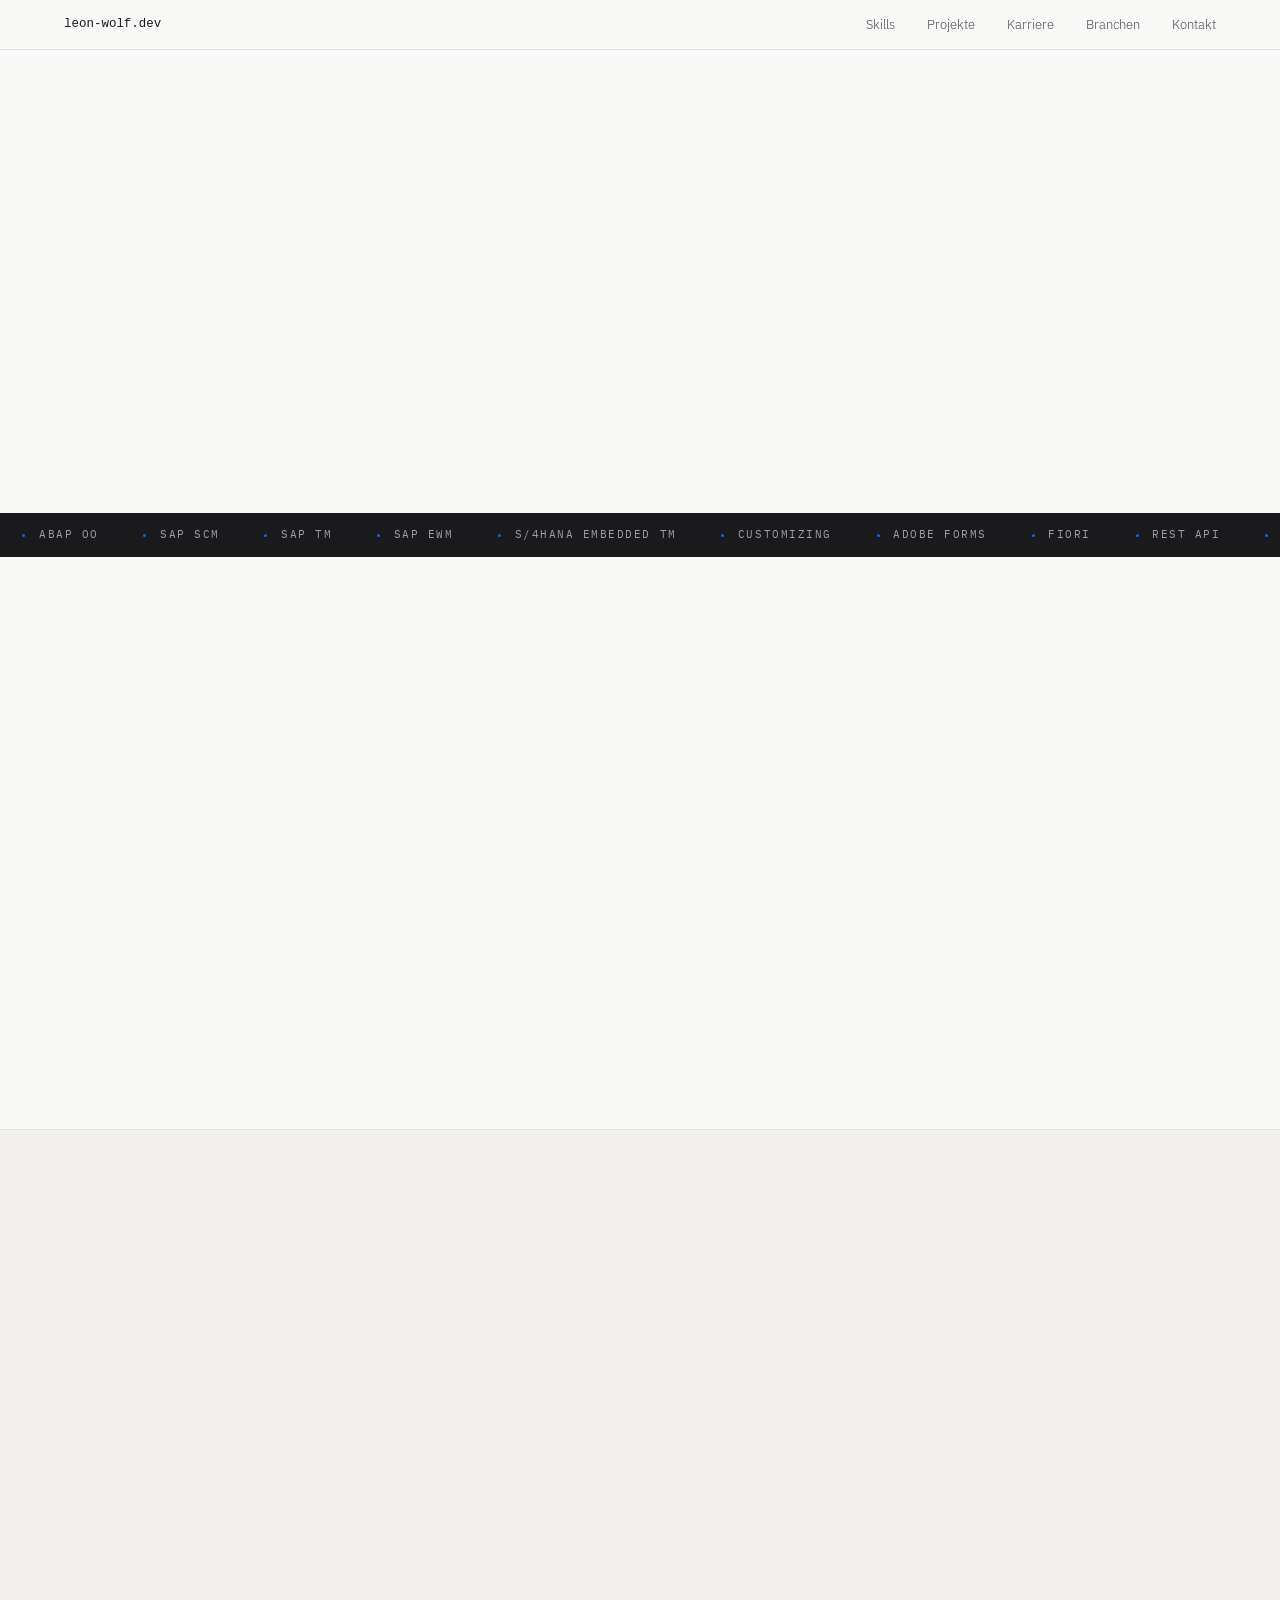
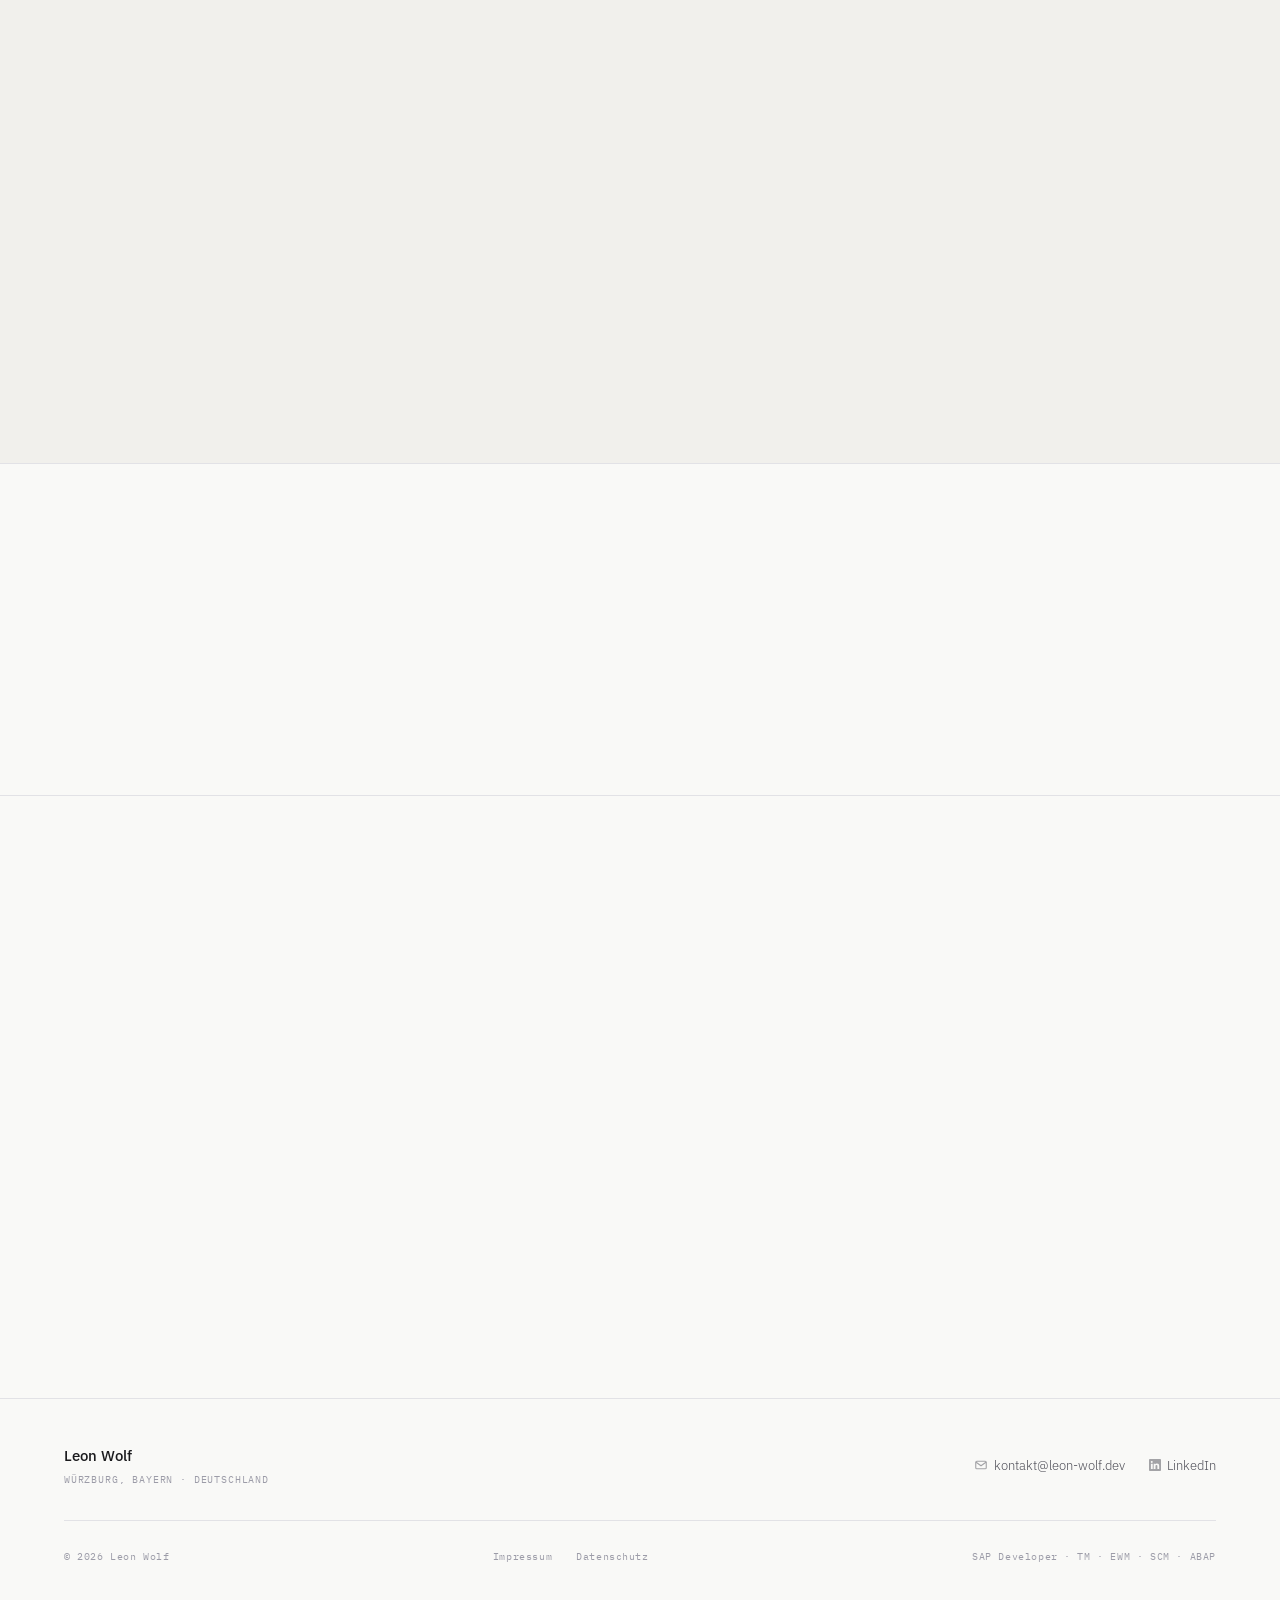
==== commit 5b767534: "Update font URLs to new version" ====
--- a/index.html
+++ b/index.html
@@ -12,37 +12,37 @@
             font-family: 'IBM Plex Sans';
             font-style: normal;
             font-weight: 300;
-            src: url('fonts/ibm-plex-sans-v19-latin-300.woff2') format('woff2');
+            src: url('ibm-plex-sans-v23-latin-300.woff2') format('woff2');
         }
         @font-face {
             font-family: 'IBM Plex Sans';
             font-style: normal;
             font-weight: 400;
-            src: url('fonts/ibm-plex-sans-v19-latin-regular.woff2') format('woff2');
+            src: url('ibm-plex-sans-v23-latin-regular.woff2') format('woff2');
         }
         @font-face {
             font-family: 'IBM Plex Sans';
             font-style: normal;
             font-weight: 500;
-            src: url('fonts/ibm-plex-sans-v19-latin-500.woff2') format('woff2');
+            src: url('ibm-plex-sans-v23-latin-500.woff2') format('woff2');
         }
         @font-face {
             font-family: 'IBM Plex Sans';
             font-style: normal;
             font-weight: 600;
-            src: url('fonts/ibm-plex-sans-v19-latin-600.woff2') format('woff2');
+            src: url('ibm-plex-sans-v23-latin-600.woff2') format('woff2');
         }
         @font-face {
             font-family: 'IBM Plex Mono';
             font-style: normal;
             font-weight: 400;
-            src: url('fonts/ibm-plex-mono-v19-latin-regular.woff2') format('woff2');
+            src: url('ibm-plex-mono-v20-latin-regular.woff2') format('woff2');
         }
         @font-face {
             font-family: 'IBM Plex Mono';
             font-style: normal;
             font-weight: 500;
-            src: url('fonts/ibm-plex-mono-v19-latin-500.woff2') format('woff2');
+            src: url('ibm-plex-mono-v20-latin-500.woff2') format('woff2');
         }
 
         :root {
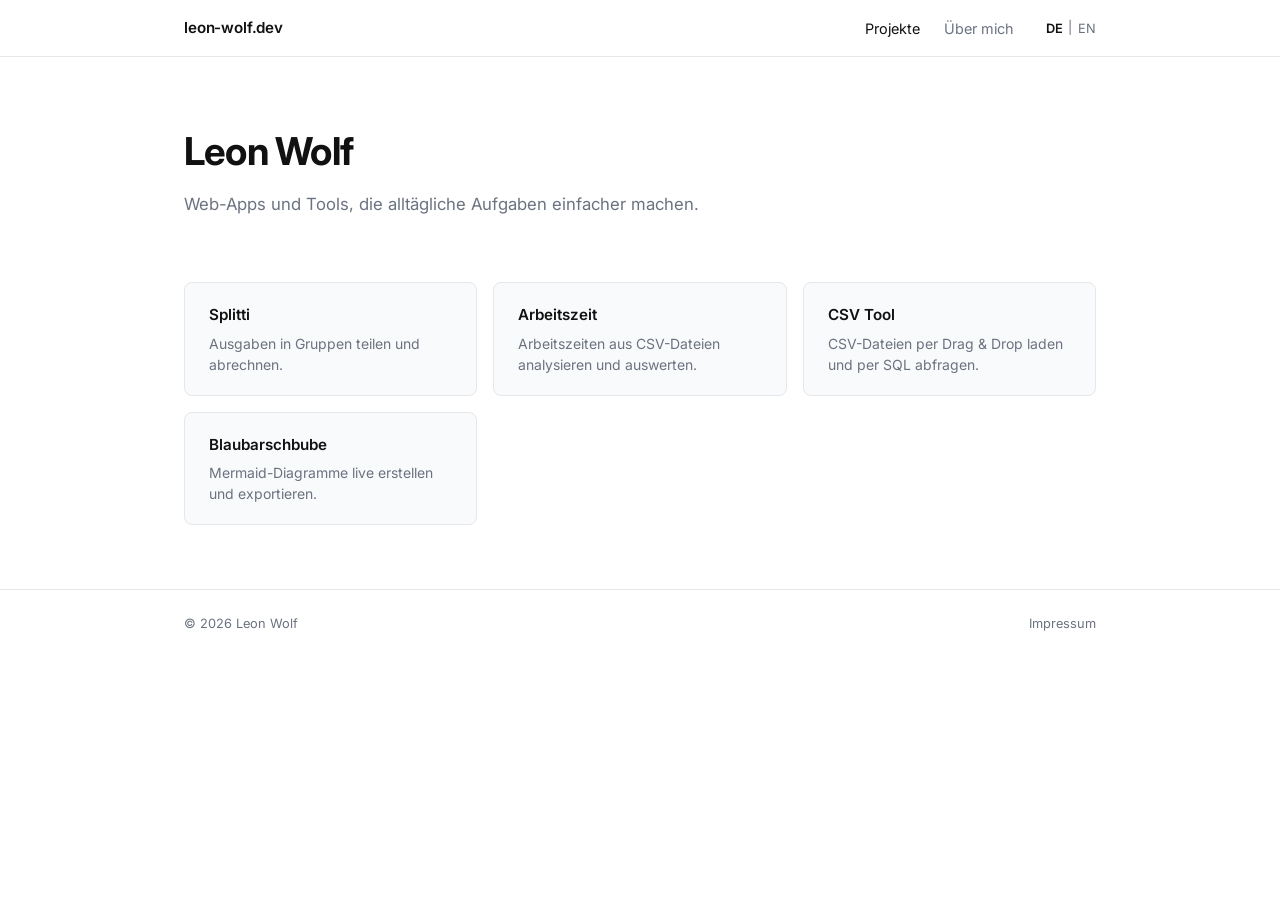
==== commit c400de0f: "Add files via upload" ====
--- a/index.html
+++ b/index.html
@@ -1,698 +1,84 @@
 <!DOCTYPE html>
 <html lang="de">
 <head>
-    <meta charset="UTF-8">
-    <meta name="viewport" content="width=device-width, initial-scale=1.0">
-    <title>Leon Wolf — SAP Developer</title>
-    <meta name="description" content="Freelance SAP Developer & Solution Architect aus Würzburg. 10+ Jahre Erfahrung in SAP TM, EWM, ABAP und S/4HANA.">
-    <link rel="icon" href="data:image/svg+xml,<svg xmlns=%22http://www.w3.org/2000/svg%22 viewBox=%220 0 100 100%22><text y=%22.9em%22 font-size=%2290%22>💻</text></svg>">
-
-    <style>
-        @font-face {
-            font-family: 'IBM Plex Sans';
-            font-style: normal;
-            font-weight: 300;
-            src: url('ibm-plex-sans-v23-latin-300.woff2') format('woff2');
-        }
-        @font-face {
-            font-family: 'IBM Plex Sans';
-            font-style: normal;
-            font-weight: 400;
-            src: url('ibm-plex-sans-v23-latin-regular.woff2') format('woff2');
-        }
-        @font-face {
-            font-family: 'IBM Plex Sans';
-            font-style: normal;
-            font-weight: 500;
-            src: url('ibm-plex-sans-v23-latin-500.woff2') format('woff2');
-        }
-        @font-face {
-            font-family: 'IBM Plex Sans';
-            font-style: normal;
-            font-weight: 600;
-            src: url('ibm-plex-sans-v23-latin-600.woff2') format('woff2');
-        }
-        @font-face {
-            font-family: 'IBM Plex Mono';
-            font-style: normal;
-            font-weight: 400;
-            src: url('ibm-plex-mono-v20-latin-regular.woff2') format('woff2');
-        }
-        @font-face {
-            font-family: 'IBM Plex Mono';
-            font-style: normal;
-            font-weight: 500;
-            src: url('ibm-plex-mono-v20-latin-500.woff2') format('woff2');
-        }
-
-        :root {
-            --bg:        #F9F9F7;
-            --bg-2:      #F1F0EC;
-            --bg-3:      #E6E4DE;
-            --ink:       #1A1A1D;
-            --ink-2:     #4F4F58;
-            --ink-3:     #9C9CA8;
-            --accent:    #0F62FE;
-            --accent-bg: #EDF3FF;
-            --accent-dk: #0043CE;
-            --line:      #E2E2E6;
-            --sans:      'IBM Plex Sans', system-ui, sans-serif;
-            --mono:      'IBM Plex Mono', 'Courier New', monospace;
-        }
-
-        *, *::before, *::after { box-sizing: border-box; margin: 0; padding: 0; }
-        html { scroll-behavior: smooth; scroll-padding-top: 80px; }
-
-        body {
-            background: var(--bg);
-            color: var(--ink);
-            font-family: var(--sans);
-            font-weight: 300;
-            font-size: 15px;
-            line-height: 1.65;
-            overflow-x: hidden;
-        }
-
-        /* NAV */
-        header {
-            position: sticky; top: 0; z-index: 100;
-            background: rgba(249,249,247,0.94);
-            backdrop-filter: blur(12px);
-            border-bottom: 1px solid var(--line);
-            padding: 0 5vw; height: 50px;
-            display: flex; align-items: center; justify-content: space-between;
-        }
-        .nav-name { font-family: var(--mono); font-size: 0.78rem; font-weight: 500; color: var(--ink); }
-        .nav-links { display: flex; gap: 2rem; list-style: none; }
-        .nav-links a { font-size: 0.8rem; color: var(--ink-2); text-decoration: none; transition: color 0.15s; }
-        .nav-links a:hover { color: var(--accent); }
-
-        /* HERO */
-        .hero {
-            padding: 4.5rem 5vw 4rem;
-            border-bottom: 1px solid var(--line);
-            display: grid;
-            grid-template-columns: 1.2fr 1fr;
-            gap: 4rem; align-items: start;
-        }
-        .hero-kicker {
-            font-family: var(--mono); font-size: 0.7rem;
-            letter-spacing: 0.12em; text-transform: uppercase;
-            color: var(--accent); margin-bottom: 1.5rem;
-            display: flex; align-items: center; gap: 0.6rem;
-        }
-        .hero-kicker::before {
-            content: ''; display: inline-block;
-            width: 6px; height: 6px; border-radius: 50%; background: var(--accent);
-        }
-        h1 {
-            font-size: clamp(2.6rem, 4.5vw, 3.8rem);
-            font-weight: 600; line-height: 1.05;
-            letter-spacing: -0.035em; color: var(--ink); margin-bottom: 1.4rem;
-        }
-        h1 .role {
-            display: block;
-            font-size: clamp(1rem, 1.6vw, 1.2rem);
-            font-weight: 300; letter-spacing: -0.01em;
-            color: var(--ink-2); margin-top: 0.6rem;
-        }
-        .hero-intro {
-            font-size: 0.9rem; color: var(--ink-2);
-            line-height: 1.75; max-width: 46ch;
-        }
-
-        /* HERO STATS TABLE */
-        .hero-right {
-            display: flex; flex-direction: column;
-            border: 1px solid var(--line); border-radius: 8px;
-            overflow: hidden; background: var(--bg);
-        }
-        .stat-row {
-            display: flex; align-items: center;
-            padding: 1.1rem 1.5rem;
-            border-bottom: 1px solid var(--line); gap: 1rem;
-        }
-        .stat-row:last-child { border-bottom: none; }
-        .stat-key {
-            font-family: var(--mono); font-size: 0.62rem;
-            letter-spacing: 0.1em; text-transform: uppercase;
-            color: var(--ink-3); width: 9rem; flex-shrink: 0;
-        }
-        .stat-val { font-size: 0.85rem; color: var(--ink); font-weight: 400; }
-        .stat-val strong { font-weight: 500; }
-        .stat-badge {
-            margin-left: auto;
-            font-family: var(--mono); font-size: 0.6rem; letter-spacing: 0.06em;
-            background: var(--accent-bg); color: var(--accent-dk);
-            padding: 0.15rem 0.5rem; border-radius: 3px;
-        }
-
-        /* MARQUEE */
-        .marquee-outer { background: var(--ink); overflow: hidden; padding: 0.8rem 0; }
-        .marquee-inner { display: flex; width: max-content; }
-        .marquee-inner.running { animation: scroll-m linear infinite; }
-        @keyframes scroll-m { from { transform: translateX(0); } to { transform: translateX(var(--ms)); } }
-        .marquee-set { display: flex; align-items: center; flex-shrink: 0; }
-        .marquee-item {
-            display: flex; align-items: center; gap: 0.85rem;
-            padding: 0 1.4rem; font-family: var(--mono);
-            font-size: 0.68rem; letter-spacing: 0.14em;
-            text-transform: uppercase; color: #9F9FAD;
-            white-space: nowrap; user-select: none;
-        }
-        .marquee-dot { width: 3px; height: 3px; border-radius: 50%; background: var(--accent); flex-shrink: 0; }
-
-        /* SECTIONS */
-        .section { padding: 4.5rem 5vw; }
-        .section + .section { border-top: 1px solid var(--line); }
-        .sec-hd { display: flex; align-items: center; gap: 1rem; margin-bottom: 2.5rem; }
-        .sec-num { font-family: var(--mono); font-size: 0.65rem; letter-spacing: 0.12em; color: var(--accent); }
-        .sec-title { font-size: 0.78rem; font-weight: 500; letter-spacing: 0.1em; text-transform: uppercase; color: var(--ink-2); }
-        .sec-line { flex: 1; height: 1px; background: var(--line); }
-
-        /* SKILL GRID */
-        .skill-grid {
-            display: grid; grid-template-columns: repeat(3, 1fr);
-            gap: 0; border: 1px solid var(--line); border-radius: 8px; overflow: hidden;
-        }
-        .skill-card {
-            padding: 1.75rem 2rem;
-            border-right: 1px solid var(--line); border-bottom: 1px solid var(--line);
-            transition: background 0.2s;
-        }
-        .skill-card:nth-child(3n) { border-right: none; }
-        .skill-card:nth-last-child(-n+3) { border-bottom: none; }
-        .skill-card:hover { background: var(--bg-2); }
-        .sk-area { font-family: var(--mono); font-size: 0.62rem; letter-spacing: 0.12em; text-transform: uppercase; color: var(--ink-3); margin-bottom: 0.6rem; }
-        .sk-title { font-size: 0.88rem; font-weight: 500; color: var(--ink); margin-bottom: 1rem; line-height: 1.3; }
-        .pill-row { display: flex; flex-wrap: wrap; gap: 0.3rem; }
-        .pill {
-            font-family: var(--mono); font-size: 0.6rem; letter-spacing: 0.04em;
-            background: var(--bg-2); color: var(--ink-2);
-            padding: 0.18rem 0.5rem; border-radius: 3px; border: 1px solid var(--line);
-        }
-
-        /* PROJECTS */
-        .projects-bg { background: var(--bg-2); }
-        .projects-grid {
-            display: grid; grid-template-columns: 1fr 1fr;
-            gap: 1px; background: var(--line);
-            border: 1px solid var(--line); border-radius: 8px; overflow: hidden;
-        }
-        .proj-card { background: var(--bg); padding: 2rem 2.25rem; transition: background 0.2s; }
-        .proj-card:hover { background: var(--bg-2); }
-        .proj-company {
-            font-family: var(--mono); font-size: 0.6rem;
-            letter-spacing: 0.1em; text-transform: uppercase;
-            color: var(--ink-3); margin-bottom: 0.45rem;
-        }
-        .proj-title { font-size: 0.9rem; font-weight: 500; color: var(--ink); margin-bottom: 1rem; line-height: 1.35; }
-        .proj-tasks { list-style: none; display: flex; flex-direction: column; gap: 0.4rem; margin-bottom: 1.25rem; }
-        .proj-tasks li { font-size: 0.8rem; color: var(--ink-2); padding-left: 1rem; position: relative; line-height: 1.5; }
-        .proj-tasks li::before { content: '—'; position: absolute; left: 0; color: var(--ink-3); font-size: 0.7rem; }
-        .proj-pills { display: flex; flex-wrap: wrap; gap: 0.3rem; }
-        .proj-pill {
-            font-family: var(--mono); font-size: 0.58rem; letter-spacing: 0.04em;
-            background: var(--accent-bg); color: var(--accent-dk);
-            padding: 0.15rem 0.45rem; border-radius: 3px;
-        }
-
-        /* INDUSTRIES */
-        .ind-row {
-            display: grid; grid-template-columns: repeat(3, 1fr);
-            gap: 0; border: 1px solid var(--line); border-radius: 8px; overflow: hidden;
-        }
-        .ind-cell {
-            display: flex; align-items: center; gap: 1rem;
-            padding: 1.2rem 1.75rem;
-            border-right: 1px solid var(--line); border-bottom: 1px solid var(--line);
-            transition: background 0.2s;
-        }
-        .ind-cell:nth-child(3n) { border-right: none; }
-        .ind-cell:nth-last-child(-n+3) { border-bottom: none; }
-        .ind-cell:hover { background: var(--bg-2); }
-        .ind-num { font-family: var(--mono); font-size: 0.62rem; color: var(--ink-3); }
-        .ind-name { font-size: 0.88rem; color: var(--ink); }
-
-        /* CAREER */
-        .career-list {
-            display: flex;
-            flex-direction: column;
-            gap: 0;
-            border: 1px solid var(--line);
-            border-radius: 8px;
-            overflow: hidden;
-        }
-        .career-item {
-            display: grid;
-            grid-template-columns: 14rem 1fr;
-            gap: 0;
-            border-bottom: 1px solid var(--line);
-            transition: background 0.2s;
-        }
-        .career-item:last-child { border-bottom: none; }
-        .career-item:hover { background: var(--bg-2); }
-        .career-left {
-            padding: 1.6rem 2rem;
-            border-right: 1px solid var(--line);
-            background: var(--bg-2);
-        }
-        .career-period {
-            font-family: var(--mono);
-            font-size: 0.62rem;
-            letter-spacing: 0.08em;
-            color: var(--ink-3);
-            margin-bottom: 0.3rem;
-        }
-        .career-duration {
-            font-family: var(--mono);
-            font-size: 0.68rem;
-            font-weight: 500;
-            color: var(--accent);
-        }
-        .career-right {
-            padding: 1.6rem 2rem;
-        }
-        .career-role {
-            font-size: 0.9rem;
-            font-weight: 500;
-            color: var(--ink);
-            margin-bottom: 0.25rem;
-        }
-        .career-company {
-            font-size: 0.8rem;
-            color: var(--ink-2);
-            margin-bottom: 0.7rem;
-        }
-        .career-note {
-            font-size: 0.75rem;
-            color: var(--ink-3);
-            font-style: italic;
-        }
-
-        /* FOOTER */
-        footer {
-            padding: 2.75rem 5vw; border-top: 1px solid var(--line);
-            display: grid; grid-template-columns: 1fr auto; align-items: center; gap: 2rem;
-        }
-        .ft-name { font-size: 0.95rem; font-weight: 500; color: var(--ink); }
-        .ft-loc { font-family: var(--mono); font-size: 0.65rem; letter-spacing: 0.08em; text-transform: uppercase; color: var(--ink-3); margin-top: 0.2rem; }
-        .ft-links { display: flex; gap: 1.5rem; }
-        .ft-links a { font-size: 0.8rem; color: var(--ink-2); text-decoration: none; display: flex; align-items: center; gap: 0.4rem; transition: color 0.15s; }
-        .ft-links a:hover { color: var(--accent); }
-        .ft-links svg { width: 12px; height: 12px; opacity: 0.5; }
-        .ft-bottom {
-            grid-column: 1/-1; padding-top: 1.75rem; border-top: 1px solid var(--line);
-            display: flex; flex-wrap: wrap; gap: 1rem; justify-content: space-between;
-            font-family: var(--mono); font-size: 0.62rem; letter-spacing: 0.06em; color: var(--ink-3);
-        }
-        .ft-bottom a { color: inherit; text-decoration: none; transition: color 0.15s; }
-        .ft-bottom a:hover { color: var(--accent); }
-        .legal-links { display: flex; gap: 1.5rem; }
-
-        /* RESPONSIVE */
-        @media (max-width: 960px) {
-            .hero { grid-template-columns: 1fr; gap: 2.5rem; }
-            .skill-grid { grid-template-columns: 1fr 1fr; }
-            .skill-card:nth-child(3n) { border-right: 1px solid var(--line); }
-            .skill-card:nth-child(2n) { border-right: none; }
-            .skill-card:nth-last-child(-n+3) { border-bottom: 1px solid var(--line); }
-            .skill-card:nth-last-child(-n+2) { border-bottom: none; }
-            .projects-grid { grid-template-columns: 1fr; }
-            .ind-row { grid-template-columns: 1fr 1fr; }
-            .ind-cell:nth-child(3n) { border-right: 1px solid var(--line); }
-            .ind-cell:nth-child(2n) { border-right: none; }
-            .ind-cell:nth-last-child(-n+3) { border-bottom: 1px solid var(--line); }
-            .ind-cell:nth-last-child(-n+2) { border-bottom: none; }
-            footer { grid-template-columns: 1fr; }
-            .ft-links { flex-wrap: wrap; }
-        }
-        @media (max-width: 600px) {
-            .nav-links { display: none; }
-            .skill-grid { grid-template-columns: 1fr; }
-            .skill-card { border-right: none !important; border-bottom: 1px solid var(--line) !important; }
-            .skill-card:last-child { border-bottom: none !important; }
-            .career-item { grid-template-columns: 1fr; }
-            .career-left { border-right: none; border-bottom: 1px solid var(--line); }
-            .ind-row { grid-template-columns: 1fr; }
-            .ind-cell { border-right: none !important; border-bottom: 1px solid var(--line) !important; }
-            .ind-cell:last-child { border-bottom: none !important; }
-        }
-
-        [data-r] { opacity: 0; transform: translateY(14px); }
-        [data-r].on { animation: ru 0.55s cubic-bezier(0.22,1,0.36,1) forwards; }
-        @keyframes ru { to { opacity:1; transform:none; } }
-
-        /* BARRIEREFREIHEIT */
-        @media (prefers-reduced-motion: reduce) {
-            *, *::before, *::after { 
-                animation-duration: 0.01ms !important; 
-                animation-iteration-count: 1 !important; 
-                transition-duration: 0.01ms !important; 
-                scroll-behavior: auto !important; 
-            }
-            .marquee-inner { animation: none !important; }
-            [data-r] { opacity: 1 !important; transform: none !important; }
-            [data-r].on { animation: none !important; }
-        }
-    </style>
+  <meta charset="UTF-8" />
+  <meta name="viewport" content="width=device-width, initial-scale=1.0" />
+  <title data-de="Projekte — Leon Wolf" data-en="Projects — Leon Wolf">Projekte — Leon Wolf</title>
+  <meta name="description" content="Web-Apps und Tools von Leon Wolf." />
+  <link rel="preconnect" href="https://fonts.googleapis.com" />
+  <link rel="preconnect" href="https://fonts.gstatic.com" crossorigin />
+  <link href="https://fonts.googleapis.com/css2?family=Inter:wght@400;500;600;700&display=swap" rel="stylesheet" />
+  <link rel="stylesheet" href="style.css" />
 </head>
 <body>
+  <nav>
+    <div class="container nav-inner">
+      <a href="index.html" class="nav-brand">leon-wolf.dev</a>
+      <div class="nav-links">
+        <a href="index.html" class="active" data-de="Projekte" data-en="Projects">Projekte</a>
+        <a href="about.html" data-de="Über mich" data-en="About">Über mich</a>
+        <div class="lang-switcher">
+          <button data-lang="de">DE</button>
+          <span>|</span>
+          <button data-lang="en">EN</button>
+        </div>
+      </div>
+    </div>
+  </nav>
 
-<header>
-    <span class="nav-name">leon-wolf.dev</span>
-    <ul class="nav-links">
-        <li><a href="#skills">Skills</a></li>
-        <li><a href="#projekte">Projekte</a></li>
-        <li><a href="#karriere">Karriere</a></li>
-        <li><a href="#branchen">Branchen</a></li>
-        <li><a href="mailto:kontakt@leon-wolf.dev">Kontakt</a></li>
-    </ul>
-</header>
-
-<section class="hero" data-r>
-    <div>
-        <div class="hero-kicker">SAP Developer · Würzburg</div>
-        <h1>
-            Leon Wolf
-            <span class="role">SAP Developer &amp; Solution Architect<br>TM · EWM · ABAP · SCM · S/4HANA</span>
-        </h1>
-        <p class="hero-intro">
-            10+ Jahre Entwicklung im SAP Supply Chain Umfeld — von klassischem SAP SCM bis zu aktuellen S/4HANA-Versionen. Schwerpunkte: SAP TM, EWM, sauberes ABAP und stabile Systemintegration. Von System Prototyping und Customizing über Entwicklung bis hin zu Go-live und Hypercare.
-        </p>
+  <main class="container">
+    <div class="hero">
+      <h1>Leon Wolf</h1>
+      <p data-de="Web-Apps und Tools, die alltägliche Aufgaben einfacher machen."
+         data-en="Web apps and tools that make everyday tasks easier.">
+        Web-Apps und Tools, die alltägliche Aufgaben einfacher machen.
+      </p>
     </div>
 
-    <div class="hero-right">
-        <div class="stat-row">
-            <span class="stat-key">Erfahrung</span>
-            <span class="stat-val"><strong>10+</strong> Jahre SAP Supply Chain</span>
+    <div class="grid">
+      <a href="https://splitti.leon-wolf.dev" target="_blank" rel="noopener noreferrer" class="card">
+        <div class="card-title">Splitti</div>
+        <div class="card-desc"
+             data-de="Ausgaben in Gruppen teilen und abrechnen."
+             data-en="Split and settle shared expenses in groups.">
+          Ausgaben in Gruppen teilen und abrechnen.
         </div>
-        <div class="stat-row">
-            <span class="stat-key">Kern-Expertise</span>
-            <span class="stat-val">SAP TM &amp; EWM</span>
-            <span class="stat-badge">S/4HANA</span>
+      </a>
+      <a href="https://arbeitszeit.leon-wolf.dev" target="_blank" rel="noopener noreferrer" class="card">
+        <div class="card-title">Arbeitszeit</div>
+        <div class="card-desc"
+             data-de="Arbeitszeiten aus CSV-Dateien analysieren und auswerten."
+             data-en="Analyse and evaluate working hours from CSV files.">
+          Arbeitszeiten aus CSV-Dateien analysieren und auswerten.
         </div>
-
-        <div class="stat-row">
-            <span class="stat-key">Standort</span>
-            <span class="stat-val">Würzburg, Deutschland</span>
+      </a>
+      <a href="https://csv-tool.leon-wolf.dev" target="_blank" rel="noopener noreferrer" class="card">
+        <div class="card-title">CSV Tool</div>
+        <div class="card-desc"
+             data-de="CSV-Dateien per Drag &amp; Drop laden und per SQL abfragen."
+             data-en="Load CSV files via drag &amp; drop and query them with SQL.">
+          CSV-Dateien per Drag &amp; Drop laden und per SQL abfragen.
         </div>
-        <div class="stat-row">
-            <span class="stat-key">Sprachen</span>
-            <span class="stat-val">Deutsch · Englisch</span>
+      </a>
+      <a href="https://blaubarschbube.leon-wolf.dev" target="_blank" rel="noopener noreferrer" class="card">
+        <div class="card-title">Blaubarschbube</div>
+        <div class="card-desc"
+             data-de="Mermaid-Diagramme live erstellen und exportieren."
+             data-en="Create and export Mermaid diagrams live.">
+          Mermaid-Diagramme live erstellen und exportieren.
         </div>
-    </div>
-</section>
-
-<div class="marquee-outer" aria-hidden="true">
-    <div class="marquee-inner" id="mq">
-        <div class="marquee-set" id="mq-set">
-            <div class="marquee-item"><span class="marquee-dot"></span>ABAP OO</div>
-            <div class="marquee-item"><span class="marquee-dot"></span>SAP SCM</div>
-            <div class="marquee-item"><span class="marquee-dot"></span>SAP TM</div>
-            <div class="marquee-item"><span class="marquee-dot"></span>SAP EWM</div>
-            <div class="marquee-item"><span class="marquee-dot"></span>S/4HANA embedded TM</div>
-            <div class="marquee-item"><span class="marquee-dot"></span>Customizing</div>
-            <div class="marquee-item"><span class="marquee-dot"></span>Adobe Forms</div>
-            <div class="marquee-item"><span class="marquee-dot"></span>Fiori</div>
-            <div class="marquee-item"><span class="marquee-dot"></span>REST API</div>
-            <div class="marquee-item"><span class="marquee-dot"></span>BRF+</div>
-            <div class="marquee-item"><span class="marquee-dot"></span>BOPF</div>
-            <div class="marquee-item"><span class="marquee-dot"></span>FPM</div>
-            <div class="marquee-item"><span class="marquee-dot"></span>BAdI</div>
-            <div class="marquee-item"><span class="marquee-dot"></span>SOA Manager</div>
-            <div class="marquee-item"><span class="marquee-dot"></span>Data Migration</div>
-            <div class="marquee-item"><span class="marquee-dot"></span>XML Interfaces</div>
-            <div class="marquee-item"><span class="marquee-dot"></span>RF-Dialoge</div>
-            <div class="marquee-item"><span class="marquee-dot"></span>Clean ABAP</div>
-        </div>
-    </div>
-</div>
-
-<section class="section" id="skills">
-    <div class="sec-hd" data-r>
-        <span class="sec-num">01</span>
-        <span class="sec-title">Technische Fähigkeiten</span>
-        <span class="sec-line"></span>
-    </div>
-    <div class="skill-grid" data-r>
-        <div class="skill-card">
-            <div class="sk-area">Transport Management</div>
-            <div class="sk-title">SAP TM · S/4HANA embedded</div>
-            <div class="pill-row">
-                <span class="pill">BOPF</span><span class="pill">FPM</span><span class="pill">BRF+</span>
-                <span class="pill">Frachtabrechnung</span><span class="pill">Optimierer-Konfig.</span>
-            </div>
-        </div>
-        <div class="skill-card">
-            <div class="sk-area">Warehouse Management</div>
-            <div class="sk-title">SAP EWM · SAP WM</div>
-            <div class="pill-row">
-                <span class="pill">RF-Dialoge</span>
-                <span class="pill">BAdI</span><span class="pill">Warenausgang</span>
-            </div>
-        </div>
-        <div class="skill-card">
-            <div class="sk-area">ABAP Development</div>
-            <div class="sk-title">ABAP OO · Customizing · Prototyping</div>
-            <div class="pill-row">
-                <span class="pill">ABAP OO</span><span class="pill">Clean ABAP</span>
-                <span class="pill">Customizing</span><span class="pill">System Prototyping</span>
-                <span class="pill">BAdI</span><span class="pill">User Exits</span>
-                <span class="pill">Enhancement Spots</span><span class="pill">Debugging</span>
-            </div>
-        </div>
-        <div class="skill-card">
-            <div class="sk-area">System Integration</div>
-            <div class="sk-title">REST APIs · SOA · XML</div>
-            <div class="pill-row">
-                <span class="pill">REST API</span><span class="pill">SOA Manager</span>
-                <span class="pill">XML Interfaces</span><span class="pill">Carrier-Anbindung</span>
-                <span class="pill">Web Services</span>
-            </div>
-        </div>
-        <div class="skill-card">
-            <div class="sk-area">Output Management</div>
-            <div class="sk-title">Adobe Forms · PPF</div>
-            <div class="pill-row">
-                <span class="pill">Adobe Forms</span>
-                <span class="pill">PPF</span>
-                <span class="pill">Smart Forms</span>
-            </div>
-        </div>
-        <div class="skill-card">
-            <div class="sk-area">Weitere Kenntnisse</div>
-            <div class="sk-title">Fiori · Data Migration · Testing</div>
-            <div class="pill-row">
-                <span class="pill">Fiori (Grundkenntnisse)</span>
-                <span class="pill">Data Migration</span>
-                <span class="pill">Funktionsspez.</span>
-                <span class="pill">Testing</span>
-                <span class="pill">Dokumentation</span>
-            </div>
-        </div>
-    </div>
-</section>
-
-<section class="section projects-bg" id="projekte">
-    <div class="sec-hd" data-r>
-        <span class="sec-num">02</span>
-        <span class="sec-title">Projekterfahrung (Auswahl)</span>
-        <span class="sec-line"></span>
-    </div>
-    <div class="projects-grid" data-r>
-
-        <div class="proj-card">
-            <div class="proj-company">Fertigungsunternehmen · Deutschland</div>
-            <div class="proj-title">S/4HANA embedded SAP TM 1909 — Vollimplementierung</div>
-            <ul class="proj-tasks">
-                <li>Technical Design und Konzeption der Gesamtlösung</li>
-                <li>Entwicklung S/4HANA embedded SAP TM (Release 1909)</li>
-                <li>Dokumentation und Testing aller Komponenten</li>
-                <li>Go-live und Hypercare Support</li>
-            </ul>
-            <div class="proj-pills">
-                <span class="proj-pill">SAP TM 1909</span>
-                <span class="proj-pill">S/4HANA embedded</span>
-                <span class="proj-pill">ABAP</span>
-            </div>
-        </div>
-
-        <div class="proj-card">
-            <div class="proj-company">Eisen &amp; Stahl · Deutschland</div>
-            <div class="proj-title">S/4HANA TM + EWM 1809 — XML-Carrier-Integration</div>
-            <ul class="proj-tasks">
-                <li>Technical Design und Entwicklung SAP TM und EWM</li>
-                <li>Erweiterung der SAP XML-Interfaces für Carrier-Kommunikation</li>
-                <li>Dokumentation und Testing</li>
-                <li>Go-live und Hypercare Support</li>
-            </ul>
-            <div class="proj-pills">
-                <span class="proj-pill">SAP TM 1809</span>
-                <span class="proj-pill">SAP EWM 1809</span>
-                <span class="proj-pill">XML Interfaces</span>
-            </div>
-        </div>
-
-        <div class="proj-card">
-            <div class="proj-company">Schiffbau · Deutschland &amp; Finnland</div>
-            <div class="proj-title">SAP EWM 9.4 — Template-Erstellung &amp; 5-Standort-Rollout</div>
-            <ul class="proj-tasks">
-                <li>Template-Erstellung und Rollout auf 3 Standorte in Deutschland und 2 in Finnland</li>
-                <li>Entwicklung, Erweiterung und Testing verschiedener Teilbereiche</li>
-                <li>Technical Design und Entwicklung von Druckdokumenten</li>
-            </ul>
-            <div class="proj-pills">
-                <span class="proj-pill">SAP EWM 9.4</span>
-                <span class="proj-pill">Template Rollout</span>
-                <span class="proj-pill">Adobe Forms</span>
-            </div>
-        </div>
-
-        <div class="proj-card">
-            <div class="proj-company">Automotive · Deutschland</div>
-            <div class="proj-title">SAP EWM 7.02 — Template-Enhancement</div>
-            <ul class="proj-tasks">
-                <li>Technical Design der Erweiterungen</li>
-                <li>Enhancement eines bestehenden Templates in SAP EWM 7.02</li>
-                <li>Entwicklung verschiedener Teilbereiche</li>
-            </ul>
-            <div class="proj-pills">
-                <span class="proj-pill">SAP EWM 7.02</span>
-                <span class="proj-pill">ABAP</span>
-                <span class="proj-pill">BAdI</span>
-            </div>
-        </div>
-
-        <div class="proj-card">
-            <div class="proj-company">Healthcare · Deutschland</div>
-            <div class="proj-title">SAP QM &amp; PP-PI — Enhancements &amp; Entwicklung</div>
-            <ul class="proj-tasks">
-                <li>Technical Design der Lösung</li>
-                <li>Enhancements der SAP QM und PP-PI Umgebung</li>
-                <li>Entwicklung, Erweiterung und Testing verschiedener Teilbereiche</li>
-            </ul>
-            <div class="proj-pills">
-                <span class="proj-pill">SAP QM</span>
-                <span class="proj-pill">SAP PP-PI</span>
-                <span class="proj-pill">ABAP Enhancements</span>
-            </div>
-        </div>
-
-        <div class="proj-card">
-            <div class="proj-company">Fertigungsunternehmen · Deutschland</div>
-            <div class="proj-title">Neuentwicklung kundenspezifischer Dialoge</div>
-            <ul class="proj-tasks">
-                <li>Mitwirkung bei Erstellung der Funktionsspezifikationen</li>
-                <li>Neuentwicklung der vom Kunden geforderten Dialoge</li>
-                <li>Support während der Inbetriebnahmetests</li>
-            </ul>
-            <div class="proj-pills">
-                <span class="proj-pill">ABAP OO</span>
-                <span class="proj-pill">Dialog-Entwicklung</span>
-                <span class="proj-pill">Testing</span>
-            </div>
-        </div>
+      </a>
 
     </div>
-</section>
+  </main>
 
-<section class="section" id="branchen">
-    <div class="sec-hd" data-r>
-        <span class="sec-num">03</span>
-        <span class="sec-title">Branchenerfahrung</span>
-        <span class="sec-line"></span>
+  <footer>
+    <div class="container footer-inner">
+      <span>© 2026 Leon Wolf</span>
+      <a href="impressum.html">Impressum</a>
     </div>
-    <div class="ind-row" data-r>
-        <div class="ind-cell"><span class="ind-num">01</span><span class="ind-name">Fertigungsindustrie</span></div>
-        <div class="ind-cell"><span class="ind-num">02</span><span class="ind-name">Automobilzulieferer</span></div>
-        <div class="ind-cell"><span class="ind-num">03</span><span class="ind-name">Schiffbau</span></div>
-        <div class="ind-cell"><span class="ind-num">04</span><span class="ind-name">Eisen &amp; Stahl</span></div>
-        <div class="ind-cell"><span class="ind-num">05</span><span class="ind-name">Healthcare / Medizintechnik</span></div>
-        <div class="ind-cell"><span class="ind-num">06</span><span class="ind-name">Lebensmittel &amp; Handel</span></div>
-    </div>
-</section>
+  </footer>
 
-<section class="section" id="karriere">
-    <div class="sec-hd" data-r>
-        <span class="sec-num">04</span>
-        <span class="sec-title">Beruflicher Werdegang</span>
-        <span class="sec-line"></span>
-    </div>
-    <div class="career-list" data-r>
-
-        <div class="career-item">
-            <div class="career-left">
-                <div class="career-period">Dez. 2024 — heute</div>
-                <div class="career-duration">1+ Jahr</div>
-            </div>
-            <div class="career-right">
-                <div class="career-role">SAP Technical Consultant</div>
-                <div class="career-company">ososoft GmbH · Würzburg</div>
-                <div class="career-note">SAP &amp; Cloud Experts — S/4HANA, EWM, TM, BTP</div>
-            </div>
-        </div>
-
-        <div class="career-item">
-            <div class="career-left">
-                <div class="career-period">Nov. 2022 — Dez. 2024</div>
-                <div class="career-duration">2 Jahre 2 Monate</div>
-            </div>
-            <div class="career-right">
-                <div class="career-role">MES MOM Senior Analyst</div>
-                <div class="career-company">Accenture DACH · Würzburg</div>
-                <div class="career-note">SAP-Entwicklung im Produktionsumfeld (MES/MOM)</div>
-            </div>
-        </div>
-
-        <div class="career-item">
-            <div class="career-left">
-                <div class="career-period">Sept. 2014 — Nov. 2022</div>
-                <div class="career-duration">8 Jahre 3 Monate</div>
-            </div>
-            <div class="career-right">
-                <div class="career-role">Software Entwickler</div>
-                <div class="career-company">SALT Solutions GmbH · Würzburg</div>
-                <div class="career-note">SAP TM &amp; EWM Entwicklung — SALT Solutions ist heute Teil von Accenture Industry X</div>
-            </div>
-        </div>
-
-    </div>
-</section>
-
-<footer>
-    <div>
-        <div class="ft-name">Leon Wolf</div>
-        <div class="ft-loc">Würzburg, Bayern · Deutschland</div>
-    </div>
-    <div class="ft-links">
-        <a href="mailto:kontakt@leon-wolf.dev">
-            <svg viewBox="0 0 16 16" fill="none" stroke="currentColor" stroke-width="1.5"><rect x="1" y="3" width="14" height="10" rx="1.5"/><path d="M1 4l7 5 7-5"/></svg>
-            kontakt@leon-wolf.dev
-        </a>
-        <a href="https://www.linkedin.com/in/leonwolf1/" target="_blank" rel="noopener">
-            <svg viewBox="0 0 16 16" fill="currentColor"><path d="M0 1.146C0 .513.526 0 1.175 0h13.65C15.474 0 16 .513 16 1.146v13.708c0 .633-.526 1.146-1.175 1.146H1.175C.526 16 0 15.487 0 14.854V1.146zm4.943 12.248V6.169H2.542v7.225h2.401zm-1.2-8.212c.837 0 1.358-.554 1.358-1.248-.015-.709-.52-1.248-1.342-1.248-.822 0-1.359.54-1.359 1.248 0 .694.521 1.248 1.327 1.248h.016zm4.908 8.212V9.359c0-.216.016-.432.08-.586.173-.431.568-.878 1.232-.878.869 0 1.216.662 1.216 1.634v3.865h2.401V9.25c0-2.22-1.184-3.252-2.764-3.252-1.274 0-1.845.7-2.165 1.193v.025h-.016a5.54 5.54 0 0 1 .016-.025V6.169h-2.4c.03.678 0 7.225 0 7.225h2.4z"/></svg>
-            LinkedIn
-        </a>
-    </div>
-    <div class="ft-bottom">
-        <span>© 2026 Leon Wolf</span>
-        <div class="legal-links">
-            <a href="impressum.html">Impressum</a>
-            <a href="datenschutz.html">Datenschutz</a>
-        </div>
-        <span>SAP Developer · TM · EWM · SCM · ABAP</span>
-    </div>
-</footer>
-
-<script>
-(function(){
-    var inner = document.getElementById('mq');
-    var set   = document.getElementById('mq-set');
-    if (!inner || !set) return;
-    document.fonts.ready.then(function(){
-        var w = set.getBoundingClientRect().width;
-        var n = Math.ceil((window.innerWidth * 3) / w) + 1;
-        for (var i = 0; i < n; i++) inner.appendChild(set.cloneNode(true));
-        inner.style.setProperty('--ms', '-' + w + 'px');
-        inner.style.animationDuration
+  <script src="i18n.js"></script>
+</body>
+</html>
--- a/style.css
+++ b/style.css
@@ -0,0 +1,218 @@
+/* === Reset === */
+*, *::before, *::after { box-sizing: border-box; margin: 0; padding: 0; }
+
+/* === Color tokens === */
+:root {
+  --bg:      #ffffff;
+  --text:    #111111;
+  --muted:   #6b7280;
+  --accent:  #2563eb;
+  --border:  #e5e7eb;
+  --card-bg: #f9fafb;
+}
+@media (prefers-color-scheme: dark) {
+  :root {
+    --bg:      #0f0f0f;
+    --text:    #f0f0f0;
+    --muted:   #9ca3af;
+    --accent:  #3b82f6;
+    --border:  #1f1f1f;
+    --card-bg: #141414;
+  }
+}
+
+/* === Base === */
+body {
+  font-family: 'Inter', sans-serif;
+  font-size: 16px;
+  line-height: 1.6;
+  background: var(--bg);
+  color: var(--text);
+  -webkit-font-smoothing: antialiased;
+}
+
+/* === Layout === */
+.container {
+  max-width: 960px;
+  margin: 0 auto;
+  padding: 0 1.5rem;
+}
+
+/* === Nav === */
+nav {
+  border-bottom: 1px solid var(--border);
+  padding: 1rem 0;
+}
+.nav-inner {
+  display: flex;
+  align-items: center;
+  justify-content: space-between;
+}
+.nav-brand {
+  font-weight: 600;
+  font-size: 0.95rem;
+  text-decoration: none;
+  color: var(--text);
+  letter-spacing: -0.01em;
+}
+.nav-links {
+  display: flex;
+  gap: 1.5rem;
+  align-items: center;
+}
+.nav-links a {
+  color: var(--muted);
+  text-decoration: none;
+  font-size: 0.9rem;
+  transition: color 150ms;
+}
+.nav-links a:hover,
+.nav-links a.active { color: var(--text); }
+
+.lang-switcher {
+  display: flex;
+  gap: 0.35rem;
+  align-items: center;
+  font-size: 0.8rem;
+  color: var(--muted);
+  margin-left: 0.5rem;
+}
+.lang-switcher span { user-select: none; }
+.lang-switcher button {
+  background: none;
+  border: none;
+  color: var(--muted);
+  cursor: pointer;
+  font-family: inherit;
+  font-size: 0.8rem;
+  padding: 0;
+  transition: color 150ms;
+}
+.lang-switcher button:hover,
+.lang-switcher button.active {
+  color: var(--text);
+  font-weight: 600;
+}
+
+/* === Hero === */
+.hero { padding: 4rem 0 2rem; }
+.hero h1 {
+  font-size: clamp(1.6rem, 4vw, 2.4rem);
+  font-weight: 700;
+  letter-spacing: -0.02em;
+  margin-bottom: 0.5rem;
+}
+.hero p { color: var(--muted); font-size: 1.05rem; }
+
+/* === Project Grid === */
+.grid {
+  display: grid;
+  grid-template-columns: repeat(auto-fill, minmax(260px, 1fr));
+  gap: 1rem;
+  padding: 2rem 0 4rem;
+}
+.card {
+  background: var(--card-bg);
+  border: 1px solid var(--border);
+  border-radius: 8px;
+  padding: 1.25rem 1.5rem;
+  text-decoration: none;
+  color: var(--text);
+  display: block;
+  transition: border-color 150ms, transform 150ms;
+}
+.card:hover {
+  border-color: var(--accent);
+  transform: translateY(-2px);
+}
+.card-title {
+  font-weight: 600;
+  font-size: 0.95rem;
+  margin-bottom: 0.35rem;
+}
+.card-desc {
+  color: var(--muted);
+  font-size: 0.875rem;
+  line-height: 1.5;
+}
+
+/* === About === */
+.about-section { padding: 4rem 0; }
+.about-name {
+  font-size: clamp(1.4rem, 4vw, 2rem);
+  font-weight: 700;
+  letter-spacing: -0.02em;
+  margin-bottom: 0.25rem;
+}
+.about-role {
+  color: var(--muted);
+  font-size: 0.95rem;
+  margin-bottom: 2rem;
+}
+
+.about-meta {
+  display: flex;
+  flex-direction: column;
+  gap: 0.6rem;
+}
+.about-meta-row {
+  display: flex;
+  gap: 1.5rem;
+  font-size: 0.9rem;
+}
+.about-meta-label {
+  color: var(--muted);
+  min-width: 110px;
+  flex-shrink: 0;
+}
+
+/* === Impressum === */
+.impressum-section {
+  padding: 4rem 0;
+  max-width: 600px;
+}
+.impressum-section h1 {
+  font-size: 1.5rem;
+  font-weight: 700;
+  letter-spacing: -0.02em;
+  margin-bottom: 2rem;
+}
+.impressum-section h2 {
+  font-size: 0.8rem;
+  font-weight: 600;
+  text-transform: uppercase;
+  letter-spacing: 0.06em;
+  color: var(--muted);
+  margin-top: 2rem;
+  margin-bottom: 0.5rem;
+}
+.impressum-section p {
+  font-size: 0.9rem;
+  line-height: 1.7;
+}
+
+/* === Footer === */
+footer {
+  border-top: 1px solid var(--border);
+  padding: 1.5rem 0;
+}
+.footer-inner {
+  display: flex;
+  justify-content: space-between;
+  align-items: center;
+  font-size: 0.8rem;
+  color: var(--muted);
+}
+.footer-inner a {
+  color: var(--muted);
+  text-decoration: none;
+  transition: color 150ms;
+}
+.footer-inner a:hover { color: var(--text); }
+
+/* === Responsive nav === */
+@media (max-width: 520px) {
+  .container { padding: 0 1rem; }
+  .nav-links { gap: 0.75rem; }
+  .lang-switcher { margin-left: 0; }
+}
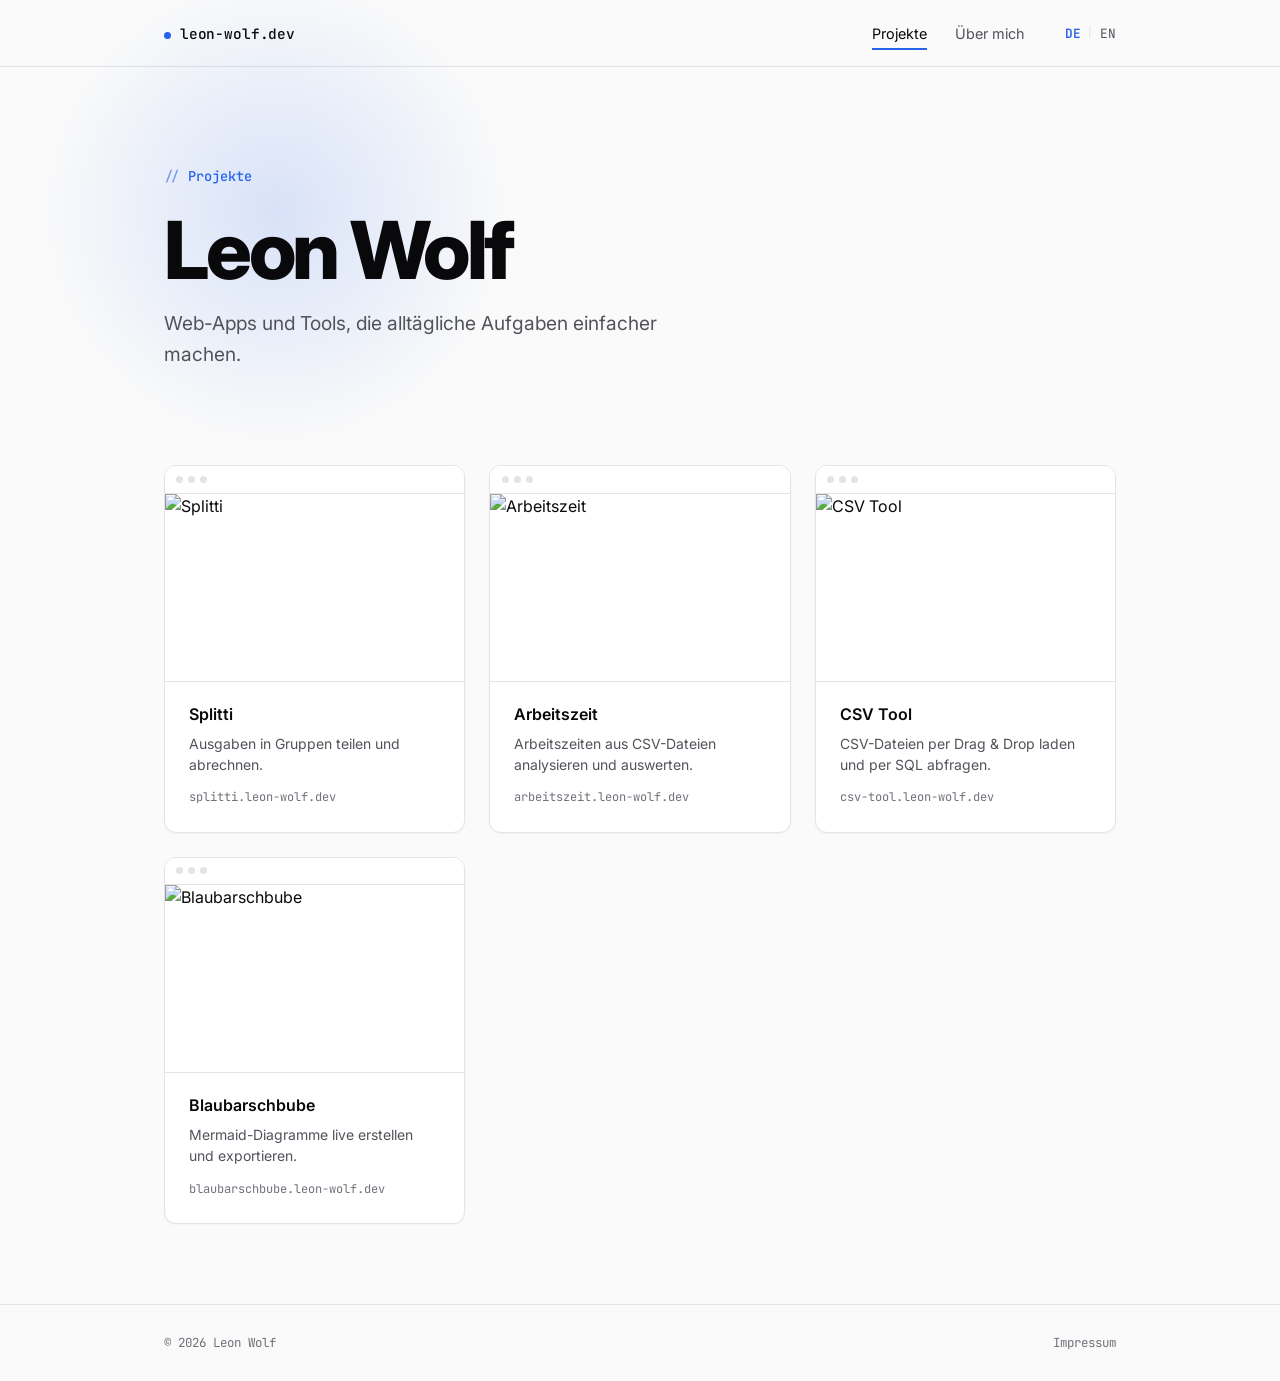
==== commit 7e7dc087: "Add files via upload" ====
--- a/index.html
+++ b/index.html
@@ -7,7 +7,7 @@
   <meta name="description" content="Web-Apps und Tools von Leon Wolf." />
   <link rel="preconnect" href="https://fonts.googleapis.com" />
   <link rel="preconnect" href="https://fonts.gstatic.com" crossorigin />
-  <link href="https://fonts.googleapis.com/css2?family=Inter:wght@400;500;600;700&display=swap" rel="stylesheet" />
+  <link href="https://fonts.googleapis.com/css2?family=Inter:wght@400;500;600;700;800&family=JetBrains+Mono:wght@500;600&display=swap" rel="stylesheet" />
   <link rel="stylesheet" href="style.css" />
 </head>
 <body>
@@ -27,7 +27,8 @@
   </nav>
 
   <main class="container">
-    <div class="hero">
+    <div class="hero reveal">
+      <span class="hero-eyebrow" data-de="Projekte" data-en="Projects">Projekte</span>
       <h1>Leon Wolf</h1>
       <p data-de="Web-Apps und Tools, die alltägliche Aufgaben einfacher machen."
          data-en="Web apps and tools that make everyday tasks easier.">
@@ -36,36 +37,88 @@
     </div>
 
     <div class="grid">
-      <a href="https://splitti.leon-wolf.dev" target="_blank" rel="noopener noreferrer" class="card">
-        <div class="card-title">Splitti</div>
-        <div class="card-desc"
-             data-de="Ausgaben in Gruppen teilen und abrechnen."
-             data-en="Split and settle shared expenses in groups.">
-          Ausgaben in Gruppen teilen und abrechnen.
+      <a href="https://splitti.leon-wolf.dev" target="_blank" rel="noopener noreferrer" class="card reveal">
+        <div class="card-preview">
+          <div class="card-preview-bar">
+            <span class="card-preview-dot"></span>
+            <span class="card-preview-dot"></span>
+            <span class="card-preview-dot"></span>
+          </div>
+          <div class="card-preview-frame">
+            <img src="assets/splitti.png" alt="Splitti" loading="lazy" width="1568" height="980" />
+          </div>
+        </div>
+        <div class="card-body">
+          <div class="card-title">Splitti</div>
+          <div class="card-desc"
+               data-de="Ausgaben in Gruppen teilen und abrechnen."
+               data-en="Split and settle shared expenses in groups.">
+            Ausgaben in Gruppen teilen und abrechnen.
+          </div>
+          <div class="card-domain">splitti.leon-wolf.dev</div>
         </div>
       </a>
-      <a href="https://arbeitszeit.leon-wolf.dev" target="_blank" rel="noopener noreferrer" class="card">
-        <div class="card-title">Arbeitszeit</div>
-        <div class="card-desc"
-             data-de="Arbeitszeiten aus CSV-Dateien analysieren und auswerten."
-             data-en="Analyse and evaluate working hours from CSV files.">
-          Arbeitszeiten aus CSV-Dateien analysieren und auswerten.
+      <a href="https://arbeitszeit.leon-wolf.dev" target="_blank" rel="noopener noreferrer" class="card reveal">
+        <div class="card-preview">
+          <div class="card-preview-bar">
+            <span class="card-preview-dot"></span>
+            <span class="card-preview-dot"></span>
+            <span class="card-preview-dot"></span>
+          </div>
+          <div class="card-preview-frame">
+            <img src="assets/arbeitszeit.png" alt="Arbeitszeit" loading="lazy" width="1568" height="980" />
+          </div>
+        </div>
+        <div class="card-body">
+          <div class="card-title">Arbeitszeit</div>
+          <div class="card-desc"
+               data-de="Arbeitszeiten aus CSV-Dateien analysieren und auswerten."
+               data-en="Analyse and evaluate working hours from CSV files.">
+            Arbeitszeiten aus CSV-Dateien analysieren und auswerten.
+          </div>
+          <div class="card-domain">arbeitszeit.leon-wolf.dev</div>
         </div>
       </a>
-      <a href="https://csv-tool.leon-wolf.dev" target="_blank" rel="noopener noreferrer" class="card">
-        <div class="card-title">CSV Tool</div>
-        <div class="card-desc"
-             data-de="CSV-Dateien per Drag &amp; Drop laden und per SQL abfragen."
-             data-en="Load CSV files via drag &amp; drop and query them with SQL.">
-          CSV-Dateien per Drag &amp; Drop laden und per SQL abfragen.
+      <a href="https://csv-tool.leon-wolf.dev" target="_blank" rel="noopener noreferrer" class="card reveal">
+        <div class="card-preview">
+          <div class="card-preview-bar">
+            <span class="card-preview-dot"></span>
+            <span class="card-preview-dot"></span>
+            <span class="card-preview-dot"></span>
+          </div>
+          <div class="card-preview-frame">
+            <img src="assets/csv-tool.png" alt="CSV Tool" loading="lazy" width="1568" height="980" />
+          </div>
+        </div>
+        <div class="card-body">
+          <div class="card-title">CSV Tool</div>
+          <div class="card-desc"
+               data-de="CSV-Dateien per Drag &amp; Drop laden und per SQL abfragen."
+               data-en="Load CSV files via drag &amp; drop and query them with SQL.">
+            CSV-Dateien per Drag &amp; Drop laden und per SQL abfragen.
+          </div>
+          <div class="card-domain">csv-tool.leon-wolf.dev</div>
         </div>
       </a>
-      <a href="https://blaubarschbube.leon-wolf.dev" target="_blank" rel="noopener noreferrer" class="card">
-        <div class="card-title">Blaubarschbube</div>
-        <div class="card-desc"
-             data-de="Mermaid-Diagramme live erstellen und exportieren."
-             data-en="Create and export Mermaid diagrams live.">
-          Mermaid-Diagramme live erstellen und exportieren.
+      <a href="https://blaubarschbube.leon-wolf.dev" target="_blank" rel="noopener noreferrer" class="card reveal">
+        <div class="card-preview">
+          <div class="card-preview-bar">
+            <span class="card-preview-dot"></span>
+            <span class="card-preview-dot"></span>
+            <span class="card-preview-dot"></span>
+          </div>
+          <div class="card-preview-frame">
+            <img src="assets/blaubarschbube.png" alt="Blaubarschbube" loading="lazy" width="1568" height="980" />
+          </div>
+        </div>
+        <div class="card-body">
+          <div class="card-title">Blaubarschbube</div>
+          <div class="card-desc"
+               data-de="Mermaid-Diagramme live erstellen und exportieren."
+               data-en="Create and export Mermaid diagrams live.">
+            Mermaid-Diagramme live erstellen und exportieren.
+          </div>
+          <div class="card-domain">blaubarschbube.leon-wolf.dev</div>
         </div>
       </a>
 
@@ -80,5 +133,6 @@
   </footer>
 
   <script src="i18n.js"></script>
+  <script src="reveal.js"></script>
 </body>
-</html>+</html>
--- a/style.css
+++ b/style.css
@@ -3,27 +3,37 @@
 
 /* === Color tokens === */
 :root {
-  --bg:      #ffffff;
-  --text:    #111111;
-  --muted:   #6b7280;
-  --accent:  #2563eb;
-  --border:  #e5e7eb;
-  --card-bg: #f9fafb;
+  --bg:        #fafafa;
+  --surface:   #ffffff;
+  --text:      #09090b;
+  --muted:     #52525b;
+  --muted-2:   #71717a;
+  --accent:    #2563eb;
+  --accent-soft: rgba(37, 99, 235, 0.08);
+  --border:    #e4e4e7;
+  --card-bg:   #ffffff;
+  --font-sans: 'Inter', sans-serif;
+  --font-mono: 'JetBrains Mono', ui-monospace, monospace;
+  --radius: 12px;
 }
 @media (prefers-color-scheme: dark) {
   :root {
-    --bg:      #0f0f0f;
-    --text:    #f0f0f0;
-    --muted:   #9ca3af;
-    --accent:  #3b82f6;
-    --border:  #1f1f1f;
-    --card-bg: #141414;
+    --bg:        #09090b;
+    --surface:   #16161a;
+    --text:      #fafafa;
+    --muted:     #a1a1aa;
+    --muted-2:   #71717a;
+    --accent:    #3b82f6;
+    --accent-soft: rgba(59, 130, 246, 0.12);
+    --border:    #27272a;
+    --card-bg:   #141417;
   }
 }
 
 /* === Base === */
+html { -webkit-text-size-adjust: 100%; }
 body {
-  font-family: 'Inter', sans-serif;
+  font-family: var(--font-sans);
   font-size: 16px;
   line-height: 1.6;
   background: var(--bg);
@@ -31,17 +41,48 @@
   -webkit-font-smoothing: antialiased;
 }
 
+@media (prefers-reduced-motion: reduce) {
+  *, *::before, *::after {
+    animation-duration: 0.001ms !important;
+    animation-iteration-count: 1 !important;
+    transition-duration: 0.001ms !important;
+    scroll-behavior: auto !important;
+  }
+}
+
+a { cursor: pointer; }
+a:focus-visible,
+button:focus-visible {
+  outline: 2px solid var(--accent);
+  outline-offset: 3px;
+  border-radius: 4px;
+}
+
 /* === Layout === */
 .container {
-  max-width: 960px;
+  max-width: 1000px;
   margin: 0 auto;
   padding: 0 1.5rem;
+}
+
+/* === Reveal-on-load animation === */
+.reveal {
+  opacity: 0;
+  transform: translateY(14px);
+  transition: opacity 550ms ease-out, transform 550ms ease-out;
+}
+.reveal.is-visible {
+  opacity: 1;
+  transform: translateY(0);
+}
+@media (prefers-reduced-motion: reduce) {
+  .reveal { opacity: 1; transform: none; transition: none; }
 }
 
 /* === Nav === */
 nav {
   border-bottom: 1px solid var(--border);
-  padding: 1rem 0;
+  padding: 1.1rem 0;
 }
 .nav-inner {
   display: flex;
@@ -49,35 +90,59 @@
   justify-content: space-between;
 }
 .nav-brand {
-  font-weight: 600;
-  font-size: 0.95rem;
+  font-family: var(--font-mono);
+  font-weight: 500;
+  font-size: 0.9rem;
   text-decoration: none;
   color: var(--text);
   letter-spacing: -0.01em;
 }
+.nav-brand::before {
+  content: '';
+  display: inline-block;
+  width: 7px;
+  height: 7px;
+  margin-right: 0.55rem;
+  border-radius: 50%;
+  background: var(--accent);
+}
 .nav-links {
   display: flex;
-  gap: 1.5rem;
+  gap: 1.75rem;
   align-items: center;
 }
 .nav-links a {
+  position: relative;
   color: var(--muted);
   text-decoration: none;
   font-size: 0.9rem;
+  padding: 0.25rem 0;
   transition: color 150ms;
+}
+.nav-links a::after {
+  content: '';
+  position: absolute;
+  left: 0;
+  right: 100%;
+  bottom: -1px;
+  height: 2px;
+  background: var(--accent);
+  transition: right 200ms ease-out;
 }
 .nav-links a:hover,
 .nav-links a.active { color: var(--text); }
+.nav-links a.active::after { right: 0; }
 
 .lang-switcher {
   display: flex;
   gap: 0.35rem;
   align-items: center;
   font-size: 0.8rem;
-  color: var(--muted);
-  margin-left: 0.5rem;
-}
-.lang-switcher span { user-select: none; }
+  font-family: var(--font-mono);
+  color: var(--muted);
+  margin-left: 0.75rem;
+}
+.lang-switcher span { user-select: none; color: var(--border); }
 .lang-switcher button {
   background: none;
   border: none;
@@ -85,134 +150,233 @@
   cursor: pointer;
   font-family: inherit;
   font-size: 0.8rem;
-  padding: 0;
+  padding: 0.4rem 0.5rem;
+  margin: -0.4rem -0.5rem;
   transition: color 150ms;
 }
 .lang-switcher button:hover,
 .lang-switcher button.active {
-  color: var(--text);
+  color: var(--accent);
   font-weight: 600;
 }
 
 /* === Hero === */
-.hero { padding: 4rem 0 2rem; }
+.hero {
+  position: relative;
+  padding: 6rem 0 3.5rem;
+  isolation: isolate;
+}
+.hero::before {
+  content: '';
+  position: absolute;
+  top: -6rem;
+  left: -8rem;
+  width: 30rem;
+  height: 30rem;
+  background: radial-gradient(circle, color-mix(in srgb, var(--accent) 16%, transparent), transparent 70%);
+  z-index: -1;
+  pointer-events: none;
+}
+.hero-eyebrow {
+  display: inline-flex;
+  align-items: center;
+  gap: 0.5rem;
+  color: var(--accent);
+  font-family: var(--font-mono);
+  font-size: 0.85rem;
+  font-weight: 500;
+  margin-bottom: 1.25rem;
+}
+.hero-eyebrow::before { content: '//'; opacity: 0.6; }
 .hero h1 {
-  font-size: clamp(1.6rem, 4vw, 2.4rem);
-  font-weight: 700;
-  letter-spacing: -0.02em;
-  margin-bottom: 0.5rem;
-}
-.hero p { color: var(--muted); font-size: 1.05rem; }
+  font-size: clamp(2.75rem, 7vw, 5rem);
+  font-weight: 800;
+  line-height: 1.05;
+  letter-spacing: -0.04em;
+  margin-bottom: 1rem;
+}
+.hero p { color: var(--muted); font-size: 1.2rem; max-width: 34rem; }
 
 /* === Project Grid === */
 .grid {
   display: grid;
-  grid-template-columns: repeat(auto-fill, minmax(260px, 1fr));
-  gap: 1rem;
-  padding: 2rem 0 4rem;
+  grid-template-columns: repeat(auto-fill, minmax(280px, 1fr));
+  gap: 1.5rem;
+  padding: 2.5rem 0 5rem;
 }
 .card {
   background: var(--card-bg);
   border: 1px solid var(--border);
-  border-radius: 8px;
-  padding: 1.25rem 1.5rem;
+  border-radius: var(--radius);
+  overflow: hidden;
   text-decoration: none;
   color: var(--text);
   display: block;
-  transition: border-color 150ms, transform 150ms;
+  box-shadow: 0 1px 2px rgba(0, 0, 0, 0.04);
+  transition: border-color 200ms, transform 200ms, box-shadow 200ms;
 }
 .card:hover {
-  border-color: var(--accent);
-  transform: translateY(-2px);
+  border-color: color-mix(in srgb, var(--accent) 50%, var(--border));
+  transform: translateY(-4px);
+  box-shadow: 0 16px 32px -16px color-mix(in srgb, var(--accent) 35%, transparent);
+}
+.card-preview {
+  background: var(--bg);
+}
+.card-preview-bar {
+  display: flex;
+  align-items: center;
+  gap: 5px;
+  padding: 0.6rem 0.7rem;
+  background: var(--card-bg);
+  border-bottom: 1px solid var(--border);
+}
+.card-preview-dot {
+  width: 7px;
+  height: 7px;
+  border-radius: 50%;
+  background: var(--border);
+}
+.card-preview-frame {
+  aspect-ratio: 16 / 10;
+  overflow: hidden;
+  background: var(--card-bg);
+}
+.card-preview-frame img {
+  width: 100%;
+  height: 100%;
+  object-fit: cover;
+  object-position: top center;
+  display: block;
+  transition: transform 400ms ease-out;
+}
+.card:hover .card-preview-frame img {
+  transform: scale(1.035);
+}
+.card-body {
+  padding: 1.25rem 1.5rem 1.5rem;
+  border-top: 1px solid var(--border);
 }
 .card-title {
   font-weight: 600;
-  font-size: 0.95rem;
+  font-size: 1rem;
   margin-bottom: 0.35rem;
 }
 .card-desc {
   color: var(--muted);
   font-size: 0.875rem;
   line-height: 1.5;
+  margin-bottom: 0.85rem;
+}
+.card-domain {
+  font-family: var(--font-mono);
+  font-size: 0.75rem;
+  color: var(--muted-2);
 }
 
 /* === About === */
-.about-section { padding: 4rem 0; }
+.about-section { padding: 6rem 0; }
+.about-eyebrow {
+  display: inline-flex;
+  align-items: center;
+  gap: 0.5rem;
+  color: var(--accent);
+  font-family: var(--font-mono);
+  font-size: 0.85rem;
+  font-weight: 500;
+  margin-bottom: 1.25rem;
+}
+.about-eyebrow::before { content: '//'; opacity: 0.6; }
 .about-name {
-  font-size: clamp(1.4rem, 4vw, 2rem);
-  font-weight: 700;
-  letter-spacing: -0.02em;
-  margin-bottom: 0.25rem;
+  font-size: clamp(2.25rem, 6vw, 3.5rem);
+  font-weight: 800;
+  letter-spacing: -0.03em;
+  line-height: 1.1;
+  margin-bottom: 0.5rem;
 }
 .about-role {
   color: var(--muted);
+  font-size: 1.05rem;
+  margin-bottom: 3rem;
+}
+
+.about-meta {
+  display: flex;
+  flex-direction: column;
+  border-top: 1px solid var(--border);
+  max-width: 40rem;
+}
+.about-meta-row {
+  display: flex;
+  gap: 1.5rem;
+  padding: 1.1rem 0;
+  border-bottom: 1px solid var(--border);
   font-size: 0.95rem;
-  margin-bottom: 2rem;
-}
-
-.about-meta {
-  display: flex;
-  flex-direction: column;
-  gap: 0.6rem;
-}
-.about-meta-row {
-  display: flex;
-  gap: 1.5rem;
-  font-size: 0.9rem;
 }
 .about-meta-label {
-  color: var(--muted);
+  font-family: var(--font-mono);
+  color: var(--muted-2);
+  font-size: 0.8rem;
   min-width: 110px;
   flex-shrink: 0;
+  padding-top: 0.15rem;
 }
 
 /* === Impressum === */
 .impressum-section {
-  padding: 4rem 0;
-  max-width: 600px;
+  padding: 5rem 0;
+  max-width: 620px;
 }
 .impressum-section h1 {
-  font-size: 1.5rem;
-  font-weight: 700;
+  font-size: clamp(1.75rem, 4vw, 2.25rem);
+  font-weight: 800;
   letter-spacing: -0.02em;
-  margin-bottom: 2rem;
+  margin-bottom: 2.5rem;
 }
 .impressum-section h2 {
-  font-size: 0.8rem;
-  font-weight: 600;
+  font-family: var(--font-mono);
+  font-size: 0.78rem;
+  font-weight: 500;
   text-transform: uppercase;
   letter-spacing: 0.06em;
-  color: var(--muted);
-  margin-top: 2rem;
-  margin-bottom: 0.5rem;
+  color: var(--accent);
+  margin-top: 2.25rem;
+  margin-bottom: 0.6rem;
 }
 .impressum-section p {
-  font-size: 0.9rem;
+  font-size: 0.95rem;
   line-height: 1.7;
-}
+  color: var(--muted);
+}
+.impressum-section a { color: var(--text); }
 
 /* === Footer === */
 footer {
   border-top: 1px solid var(--border);
-  padding: 1.5rem 0;
+  padding: 1.75rem 0;
 }
 .footer-inner {
   display: flex;
   justify-content: space-between;
   align-items: center;
-  font-size: 0.8rem;
-  color: var(--muted);
+  font-family: var(--font-mono);
+  font-size: 0.78rem;
+  color: var(--muted-2);
 }
 .footer-inner a {
-  color: var(--muted);
+  color: var(--muted-2);
   text-decoration: none;
   transition: color 150ms;
 }
-.footer-inner a:hover { color: var(--text); }
-
-/* === Responsive nav === */
-@media (max-width: 520px) {
-  .container { padding: 0 1rem; }
-  .nav-links { gap: 0.75rem; }
-  .lang-switcher { margin-left: 0; }
-}
+.footer-inner a:hover { color: var(--accent); }
+
+/* === Responsive === */
+@media (max-width: 640px) {
+  .container { padding: 0 1.25rem; }
+  .nav-links { gap: 1rem; }
+  .lang-switcher { margin-left: 0.25rem; }
+  .hero { padding: 4rem 0 2.5rem; }
+  .hero::before { width: 20rem; height: 20rem; }
+  .about-meta-row { flex-direction: column; gap: 0.35rem; }
+  .about-meta-label { min-width: 0; }
+}
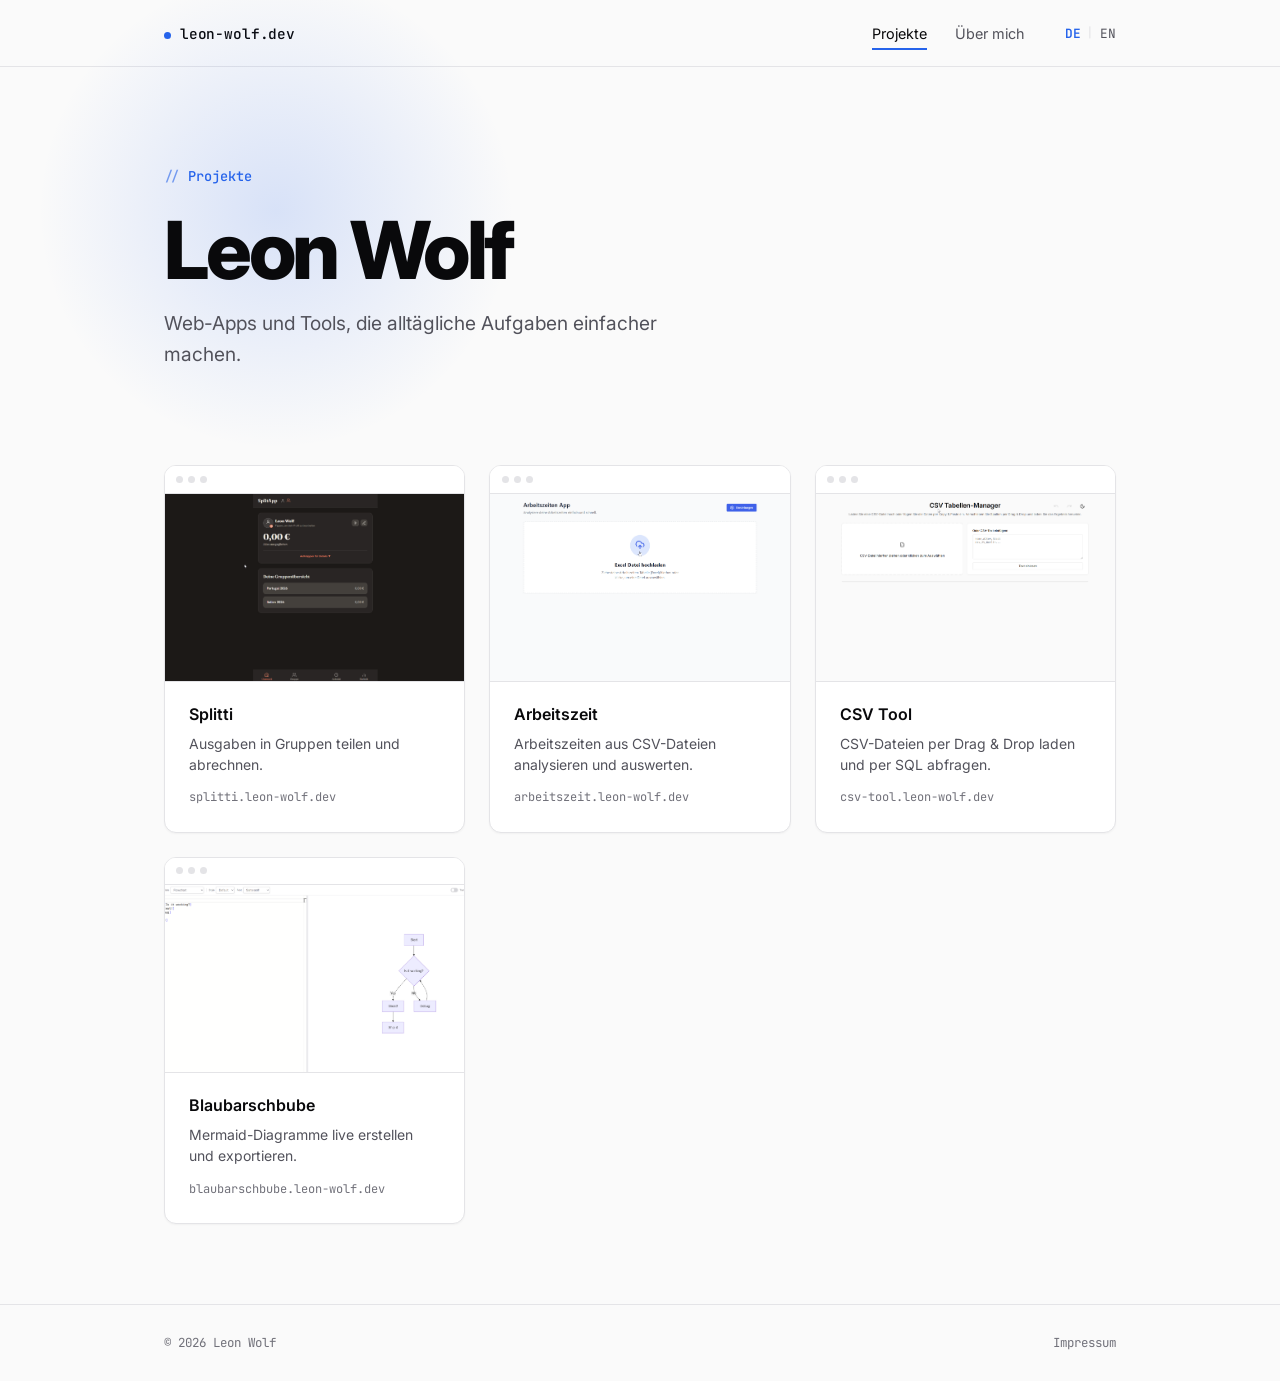
==== commit 4743fcb2: "Add files via upload" ====
--- a/index.html
+++ b/index.html
@@ -45,7 +45,7 @@
             <span class="card-preview-dot"></span>
           </div>
           <div class="card-preview-frame">
-            <img src="assets/splitti.png" alt="Splitti" loading="lazy" width="1568" height="980" />
+            <img src="splitti.png" alt="Splitti" loading="lazy" width="1568" height="980" />
           </div>
         </div>
         <div class="card-body">
@@ -66,7 +66,7 @@
             <span class="card-preview-dot"></span>
           </div>
           <div class="card-preview-frame">
-            <img src="assets/arbeitszeit.png" alt="Arbeitszeit" loading="lazy" width="1568" height="980" />
+            <img src="arbeitszeit.png" alt="Arbeitszeit" loading="lazy" width="1568" height="980" />
           </div>
         </div>
         <div class="card-body">
@@ -87,7 +87,7 @@
             <span class="card-preview-dot"></span>
           </div>
           <div class="card-preview-frame">
-            <img src="assets/csv-tool.png" alt="CSV Tool" loading="lazy" width="1568" height="980" />
+            <img src="csv-tool.png" alt="CSV Tool" loading="lazy" width="1568" height="980" />
           </div>
         </div>
         <div class="card-body">
@@ -108,7 +108,7 @@
             <span class="card-preview-dot"></span>
           </div>
           <div class="card-preview-frame">
-            <img src="assets/blaubarschbube.png" alt="Blaubarschbube" loading="lazy" width="1568" height="980" />
+            <img src="blaubarschbube.png" alt="Blaubarschbube" loading="lazy" width="1568" height="980" />
           </div>
         </div>
         <div class="card-body">
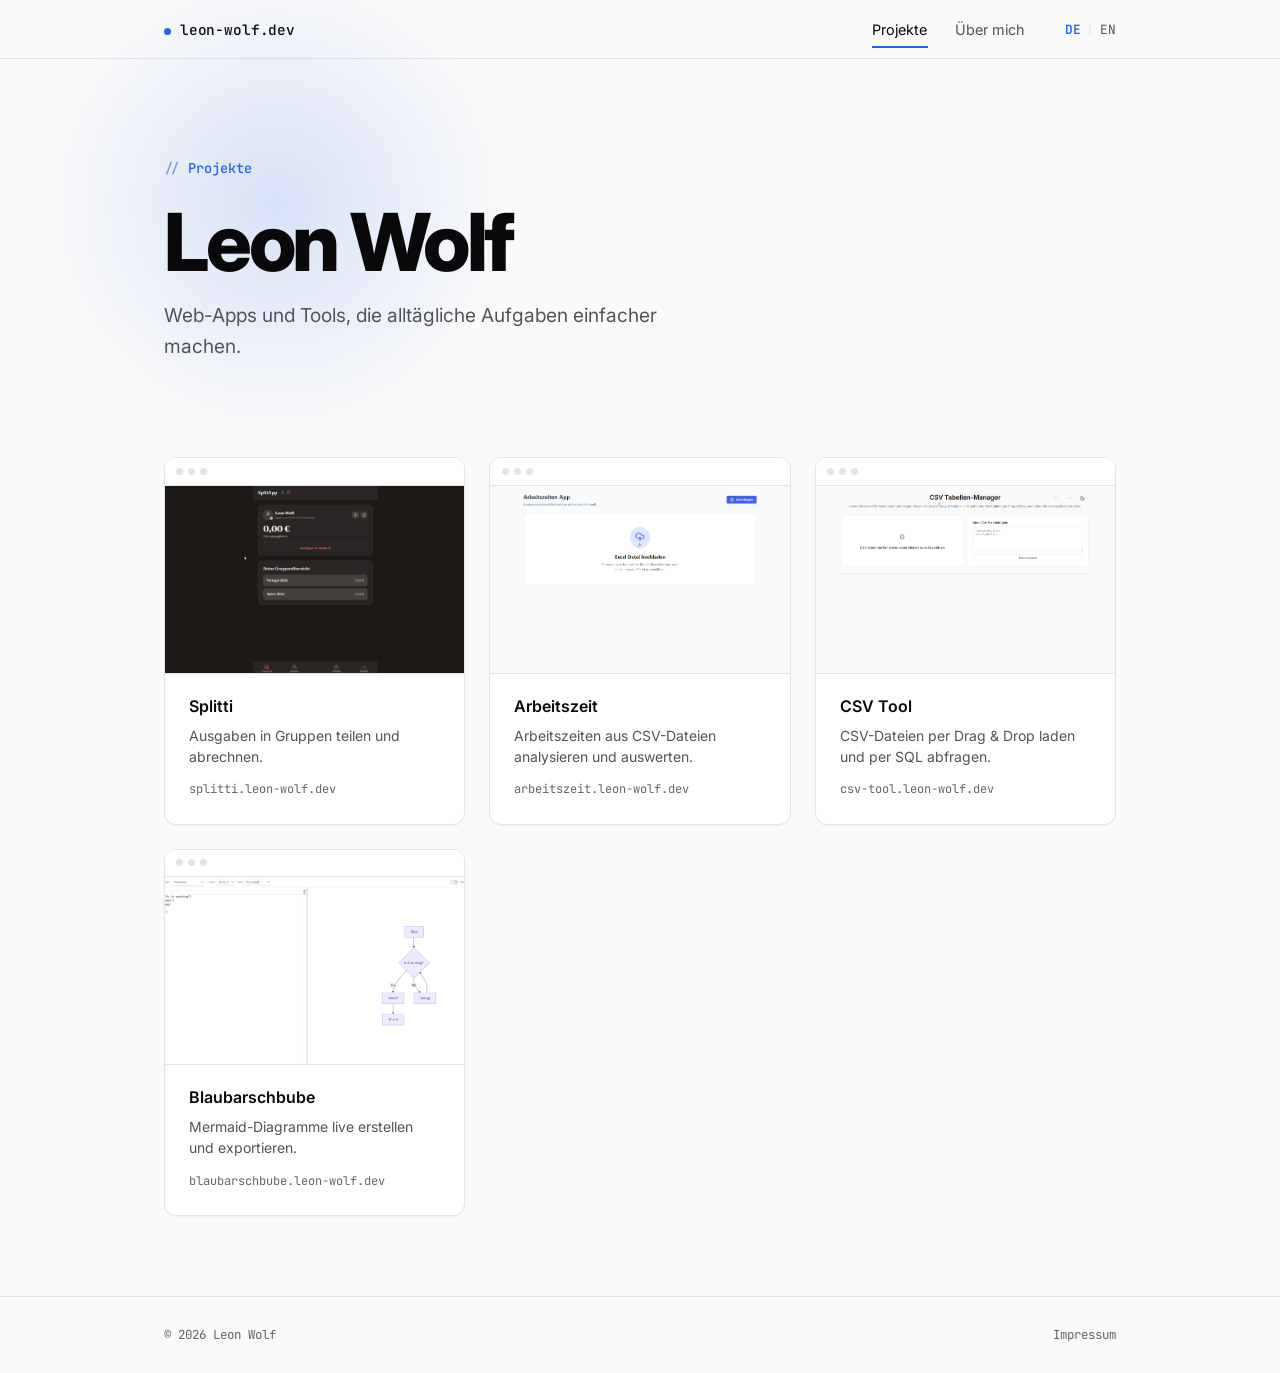
==== commit b4eead2c: "Add files via upload" ====
--- a/index.html
+++ b/index.html
@@ -49,7 +49,7 @@
           </div>
         </div>
         <div class="card-body">
-          <div class="card-title">Splitti</div>
+          <h2 class="card-title">Splitti</h2>
           <div class="card-desc"
                data-de="Ausgaben in Gruppen teilen und abrechnen."
                data-en="Split and settle shared expenses in groups.">
@@ -70,7 +70,7 @@
           </div>
         </div>
         <div class="card-body">
-          <div class="card-title">Arbeitszeit</div>
+          <h2 class="card-title">Arbeitszeit</h2>
           <div class="card-desc"
                data-de="Arbeitszeiten aus CSV-Dateien analysieren und auswerten."
                data-en="Analyse and evaluate working hours from CSV files.">
@@ -91,7 +91,7 @@
           </div>
         </div>
         <div class="card-body">
-          <div class="card-title">CSV Tool</div>
+          <h2 class="card-title">CSV Tool</h2>
           <div class="card-desc"
                data-de="CSV-Dateien per Drag &amp; Drop laden und per SQL abfragen."
                data-en="Load CSV files via drag &amp; drop and query them with SQL.">
@@ -112,7 +112,7 @@
           </div>
         </div>
         <div class="card-body">
-          <div class="card-title">Blaubarschbube</div>
+          <h2 class="card-title">Blaubarschbube</h2>
           <div class="card-desc"
                data-de="Mermaid-Diagramme live erstellen und exportieren."
                data-en="Create and export Mermaid diagrams live.">
--- a/style.css
+++ b/style.css
@@ -7,7 +7,7 @@
   --surface:   #ffffff;
   --text:      #09090b;
   --muted:     #52525b;
-  --muted-2:   #71717a;
+  --muted-2:   #64646d;
   --accent:    #2563eb;
   --accent-soft: rgba(37, 99, 235, 0.08);
   --border:    #e4e4e7;
@@ -22,7 +22,7 @@
     --surface:   #16161a;
     --text:      #fafafa;
     --muted:     #a1a1aa;
-    --muted-2:   #71717a;
+    --muted-2:   #8a8a93;
     --accent:    #3b82f6;
     --accent-soft: rgba(59, 130, 246, 0.12);
     --border:    #27272a;
@@ -68,8 +68,8 @@
 /* === Reveal-on-load animation === */
 .reveal {
   opacity: 0;
-  transform: translateY(14px);
-  transition: opacity 550ms ease-out, transform 550ms ease-out;
+  transform: translateY(12px);
+  transition: opacity 400ms ease-out, transform 400ms ease-out;
 }
 .reveal.is-visible {
   opacity: 1;
@@ -113,18 +113,21 @@
 }
 .nav-links a {
   position: relative;
+  display: inline-flex;
+  align-items: center;
   color: var(--muted);
   text-decoration: none;
   font-size: 0.9rem;
-  padding: 0.25rem 0;
+  padding: 0.7rem 0.1rem;
+  margin: -0.7rem -0.1rem;
   transition: color 150ms;
 }
 .nav-links a::after {
   content: '';
   position: absolute;
-  left: 0;
-  right: 100%;
-  bottom: -1px;
+  left: 0.1rem;
+  right: calc(100% - 0.1rem);
+  bottom: 0.25rem;
   height: 2px;
   background: var(--accent);
   transition: right 200ms ease-out;
@@ -150,8 +153,8 @@
   cursor: pointer;
   font-family: inherit;
   font-size: 0.8rem;
-  padding: 0.4rem 0.5rem;
-  margin: -0.4rem -0.5rem;
+  padding: 0.7rem 0.5rem;
+  margin: -0.7rem -0.5rem;
   transition: color 150ms;
 }
 .lang-switcher button:hover,
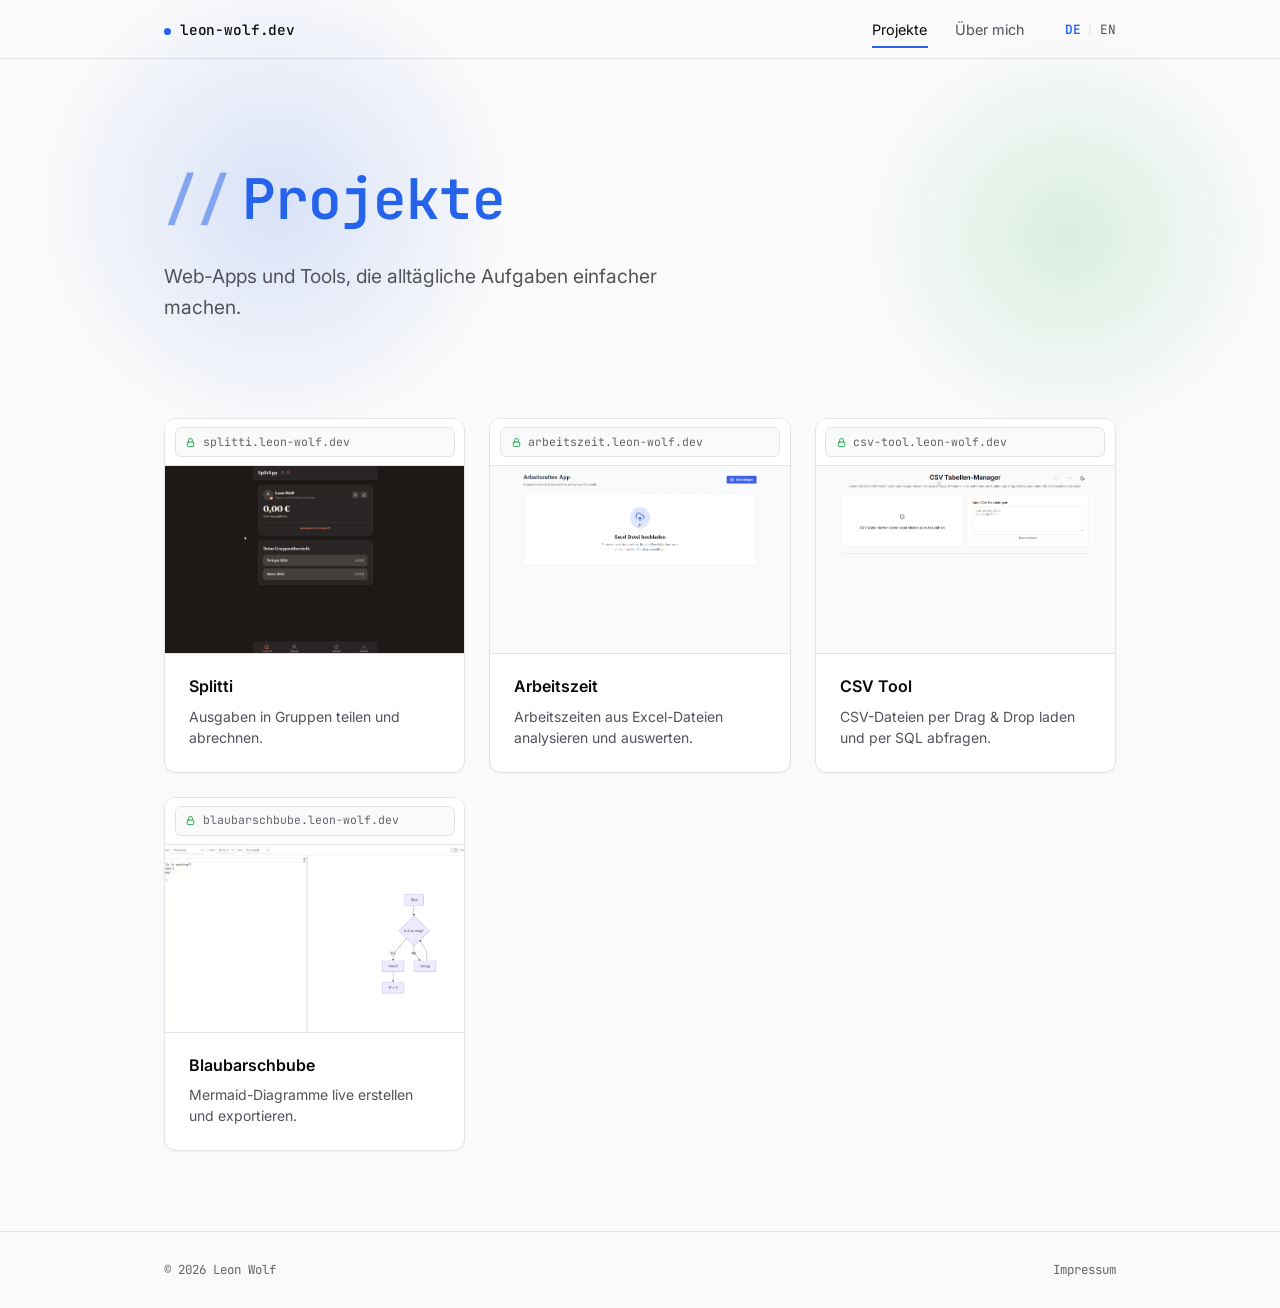
==== commit c1ce2f22: "Add files via upload" ====
--- a/index.html
+++ b/index.html
@@ -28,8 +28,7 @@
 
   <main class="container">
     <div class="hero reveal">
-      <span class="hero-eyebrow" data-de="Projekte" data-en="Projects">Projekte</span>
-      <h1>Leon Wolf</h1>
+      <h1 class="hero-heading" data-de="Projekte" data-en="Projects">Projekte</h1>
       <p data-de="Web-Apps und Tools, die alltägliche Aufgaben einfacher machen."
          data-en="Web apps and tools that make everyday tasks easier.">
         Web-Apps und Tools, die alltägliche Aufgaben einfacher machen.
@@ -40,9 +39,13 @@
       <a href="https://splitti.leon-wolf.dev" target="_blank" rel="noopener noreferrer" class="card reveal">
         <div class="card-preview">
           <div class="card-preview-bar">
-            <span class="card-preview-dot"></span>
-            <span class="card-preview-dot"></span>
-            <span class="card-preview-dot"></span>
+            <div class="card-preview-url">
+              <svg viewBox="0 0 24 24" fill="none" stroke-width="2" stroke-linecap="round" stroke-linejoin="round">
+                <rect x="5" y="11" width="14" height="10" rx="2"/>
+                <path d="M8 11V7a4 4 0 0 1 8 0v4"/>
+              </svg>
+              splitti.leon-wolf.dev
+            </div>
           </div>
           <div class="card-preview-frame">
             <img src="splitti.png" alt="Splitti" loading="lazy" width="1568" height="980" />
@@ -55,15 +58,18 @@
                data-en="Split and settle shared expenses in groups.">
             Ausgaben in Gruppen teilen und abrechnen.
           </div>
-          <div class="card-domain">splitti.leon-wolf.dev</div>
         </div>
       </a>
       <a href="https://arbeitszeit.leon-wolf.dev" target="_blank" rel="noopener noreferrer" class="card reveal">
         <div class="card-preview">
           <div class="card-preview-bar">
-            <span class="card-preview-dot"></span>
-            <span class="card-preview-dot"></span>
-            <span class="card-preview-dot"></span>
+            <div class="card-preview-url">
+              <svg viewBox="0 0 24 24" fill="none" stroke-width="2" stroke-linecap="round" stroke-linejoin="round">
+                <rect x="5" y="11" width="14" height="10" rx="2"/>
+                <path d="M8 11V7a4 4 0 0 1 8 0v4"/>
+              </svg>
+              arbeitszeit.leon-wolf.dev
+            </div>
           </div>
           <div class="card-preview-frame">
             <img src="arbeitszeit.png" alt="Arbeitszeit" loading="lazy" width="1568" height="980" />
@@ -72,19 +78,22 @@
         <div class="card-body">
           <h2 class="card-title">Arbeitszeit</h2>
           <div class="card-desc"
-               data-de="Arbeitszeiten aus CSV-Dateien analysieren und auswerten."
-               data-en="Analyse and evaluate working hours from CSV files.">
-            Arbeitszeiten aus CSV-Dateien analysieren und auswerten.
+               data-de="Arbeitszeiten aus Excel-Dateien analysieren und auswerten."
+               data-en="Analyse and evaluate working hours from Excel files.">
+            Arbeitszeiten aus Excel-Dateien analysieren und auswerten.
           </div>
-          <div class="card-domain">arbeitszeit.leon-wolf.dev</div>
         </div>
       </a>
       <a href="https://csv-tool.leon-wolf.dev" target="_blank" rel="noopener noreferrer" class="card reveal">
         <div class="card-preview">
           <div class="card-preview-bar">
-            <span class="card-preview-dot"></span>
-            <span class="card-preview-dot"></span>
-            <span class="card-preview-dot"></span>
+            <div class="card-preview-url">
+              <svg viewBox="0 0 24 24" fill="none" stroke-width="2" stroke-linecap="round" stroke-linejoin="round">
+                <rect x="5" y="11" width="14" height="10" rx="2"/>
+                <path d="M8 11V7a4 4 0 0 1 8 0v4"/>
+              </svg>
+              csv-tool.leon-wolf.dev
+            </div>
           </div>
           <div class="card-preview-frame">
             <img src="csv-tool.png" alt="CSV Tool" loading="lazy" width="1568" height="980" />
@@ -97,15 +106,18 @@
                data-en="Load CSV files via drag &amp; drop and query them with SQL.">
             CSV-Dateien per Drag &amp; Drop laden und per SQL abfragen.
           </div>
-          <div class="card-domain">csv-tool.leon-wolf.dev</div>
         </div>
       </a>
       <a href="https://blaubarschbube.leon-wolf.dev" target="_blank" rel="noopener noreferrer" class="card reveal">
         <div class="card-preview">
           <div class="card-preview-bar">
-            <span class="card-preview-dot"></span>
-            <span class="card-preview-dot"></span>
-            <span class="card-preview-dot"></span>
+            <div class="card-preview-url">
+              <svg viewBox="0 0 24 24" fill="none" stroke-width="2" stroke-linecap="round" stroke-linejoin="round">
+                <rect x="5" y="11" width="14" height="10" rx="2"/>
+                <path d="M8 11V7a4 4 0 0 1 8 0v4"/>
+              </svg>
+              blaubarschbube.leon-wolf.dev
+            </div>
           </div>
           <div class="card-preview-frame">
             <img src="blaubarschbube.png" alt="Blaubarschbube" loading="lazy" width="1568" height="980" />
@@ -118,7 +130,6 @@
                data-en="Create and export Mermaid diagrams live.">
             Mermaid-Diagramme live erstellen und exportieren.
           </div>
-          <div class="card-domain">blaubarschbube.leon-wolf.dev</div>
         </div>
       </a>
 
--- a/style.css
+++ b/style.css
@@ -10,6 +10,7 @@
   --muted-2:   #64646d;
   --accent:    #2563eb;
   --accent-soft: rgba(37, 99, 235, 0.08);
+  --accent-green: #16a34a;
   --border:    #e4e4e7;
   --card-bg:   #ffffff;
   --font-sans: 'Inter', sans-serif;
@@ -25,6 +26,7 @@
     --muted-2:   #8a8a93;
     --accent:    #3b82f6;
     --accent-soft: rgba(59, 130, 246, 0.12);
+    --accent-green: #22c55e;
     --border:    #27272a;
     --card-bg:   #141417;
   }
@@ -180,24 +182,29 @@
   z-index: -1;
   pointer-events: none;
 }
-.hero-eyebrow {
-  display: inline-flex;
-  align-items: center;
-  gap: 0.5rem;
+.hero::after {
+  content: '';
+  position: absolute;
+  top: -2rem;
+  right: -10rem;
+  width: 26rem;
+  height: 26rem;
+  background: radial-gradient(circle, color-mix(in srgb, var(--accent-green) 14%, transparent), transparent 70%);
+  z-index: -1;
+  pointer-events: none;
+}
+.hero-heading {
+  display: flex;
+  align-items: center;
+  gap: 0.75rem;
   color: var(--accent);
   font-family: var(--font-mono);
-  font-size: 0.85rem;
-  font-weight: 500;
-  margin-bottom: 1.25rem;
-}
-.hero-eyebrow::before { content: '//'; opacity: 0.6; }
-.hero h1 {
-  font-size: clamp(2.75rem, 7vw, 5rem);
-  font-weight: 800;
-  line-height: 1.05;
-  letter-spacing: -0.04em;
+  font-size: clamp(2.25rem, 6vw, 3.5rem);
+  font-weight: 600;
+  letter-spacing: -0.02em;
   margin-bottom: 1rem;
 }
+.hero-heading::before { content: '//'; opacity: 0.5; }
 .hero p { color: var(--muted); font-size: 1.2rem; max-width: 34rem; }
 
 /* === Project Grid === */
@@ -229,16 +236,28 @@
 .card-preview-bar {
   display: flex;
   align-items: center;
-  gap: 5px;
-  padding: 0.6rem 0.7rem;
+  padding: 0.5rem 0.6rem;
   background: var(--card-bg);
   border-bottom: 1px solid var(--border);
 }
-.card-preview-dot {
-  width: 7px;
-  height: 7px;
-  border-radius: 50%;
-  background: var(--border);
+.card-preview-url {
+  display: flex;
+  align-items: center;
+  gap: 0.4rem;
+  width: 100%;
+  background: var(--bg);
+  border: 1px solid var(--border);
+  border-radius: 6px;
+  padding: 0.3rem 0.6rem;
+  font-family: var(--font-mono);
+  font-size: 0.72rem;
+  color: var(--muted-2);
+}
+.card-preview-url svg {
+  width: 11px;
+  height: 11px;
+  flex-shrink: 0;
+  stroke: var(--accent-green);
 }
 .card-preview-frame {
   aspect-ratio: 16 / 10;
@@ -269,16 +288,25 @@
   color: var(--muted);
   font-size: 0.875rem;
   line-height: 1.5;
-  margin-bottom: 0.85rem;
-}
-.card-domain {
-  font-family: var(--font-mono);
-  font-size: 0.75rem;
-  color: var(--muted-2);
 }
 
 /* === About === */
-.about-section { padding: 6rem 0; }
+.about-section {
+  position: relative;
+  padding: 6rem 0;
+  isolation: isolate;
+}
+.about-section::before {
+  content: '';
+  position: absolute;
+  top: -6rem;
+  left: -8rem;
+  width: 28rem;
+  height: 28rem;
+  background: radial-gradient(circle, color-mix(in srgb, var(--accent-green) 15%, transparent), transparent 70%);
+  z-index: -1;
+  pointer-events: none;
+}
 .about-eyebrow {
   display: inline-flex;
   align-items: center;
@@ -379,7 +407,7 @@
   .nav-links { gap: 1rem; }
   .lang-switcher { margin-left: 0.25rem; }
   .hero { padding: 4rem 0 2.5rem; }
-  .hero::before { width: 20rem; height: 20rem; }
+  .hero::before, .hero::after, .about-section::before { width: 18rem; height: 18rem; }
   .about-meta-row { flex-direction: column; gap: 0.35rem; }
   .about-meta-label { min-width: 0; }
 }
